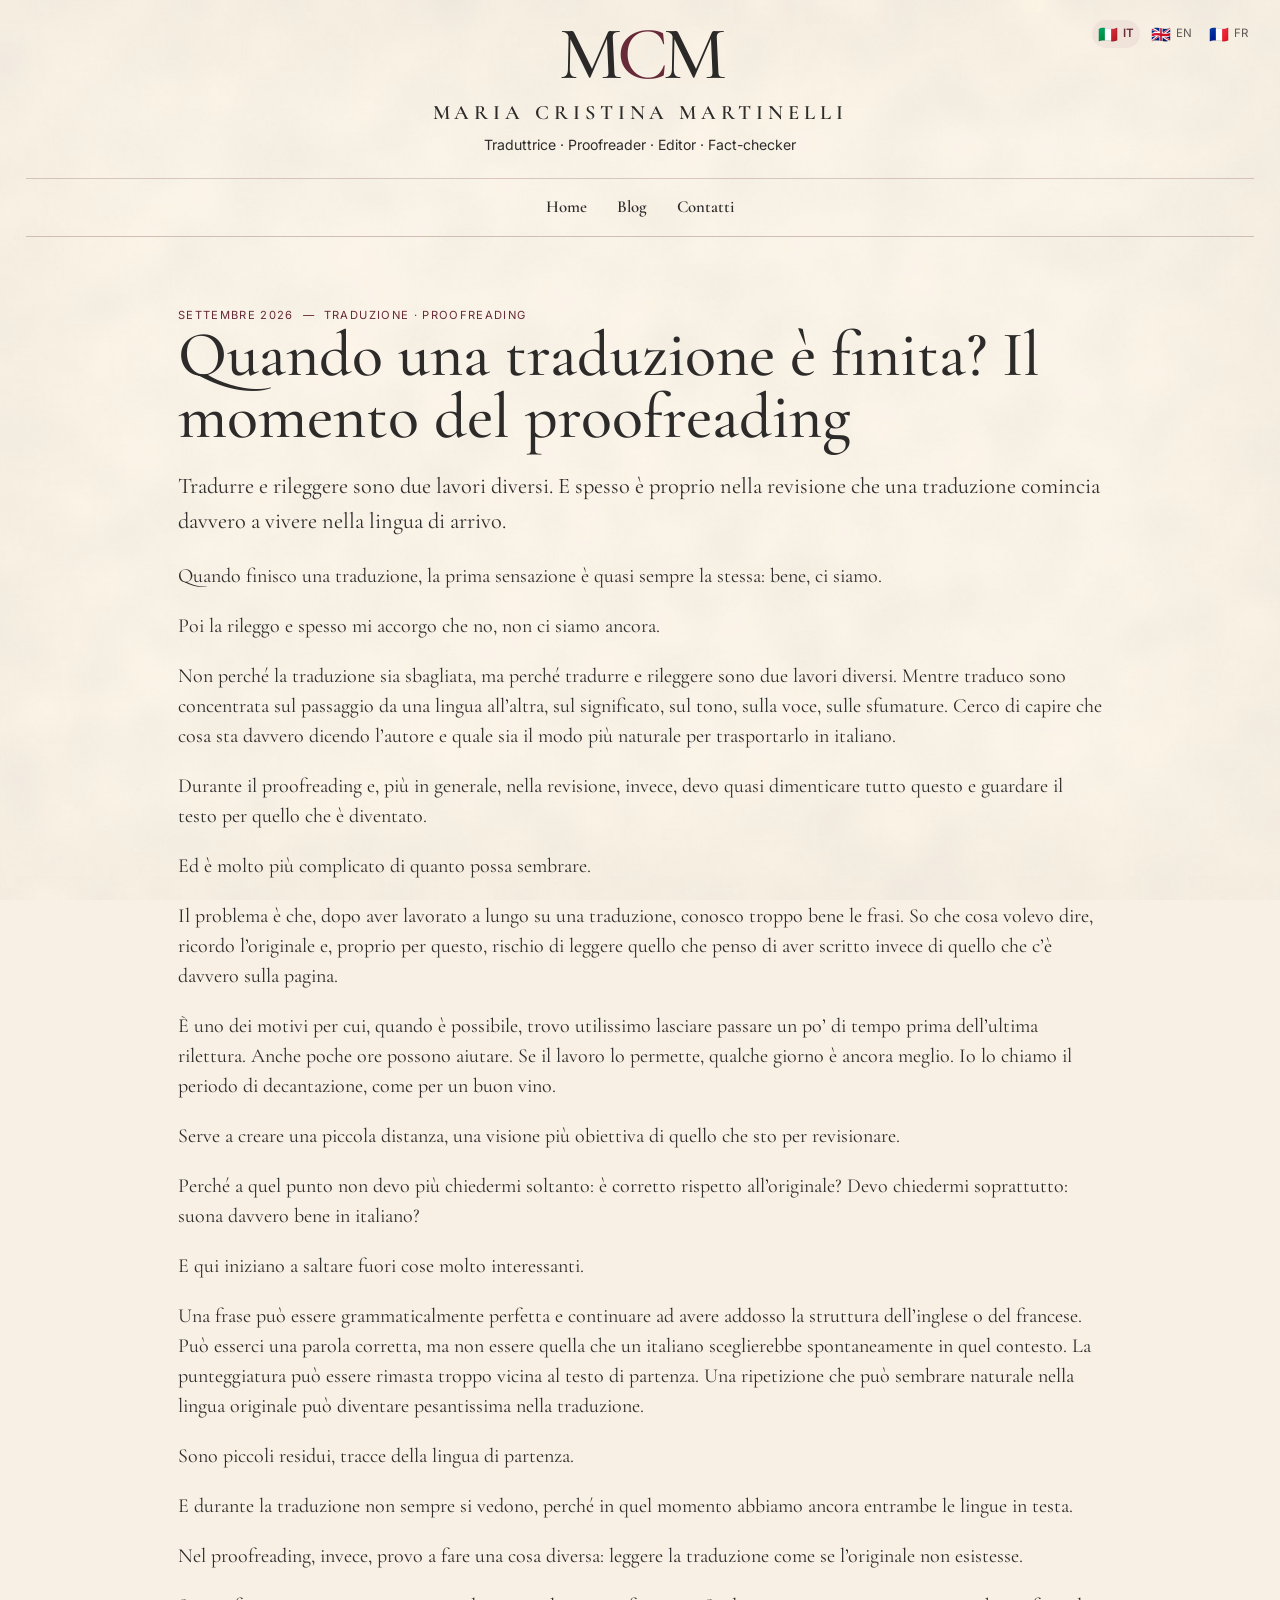
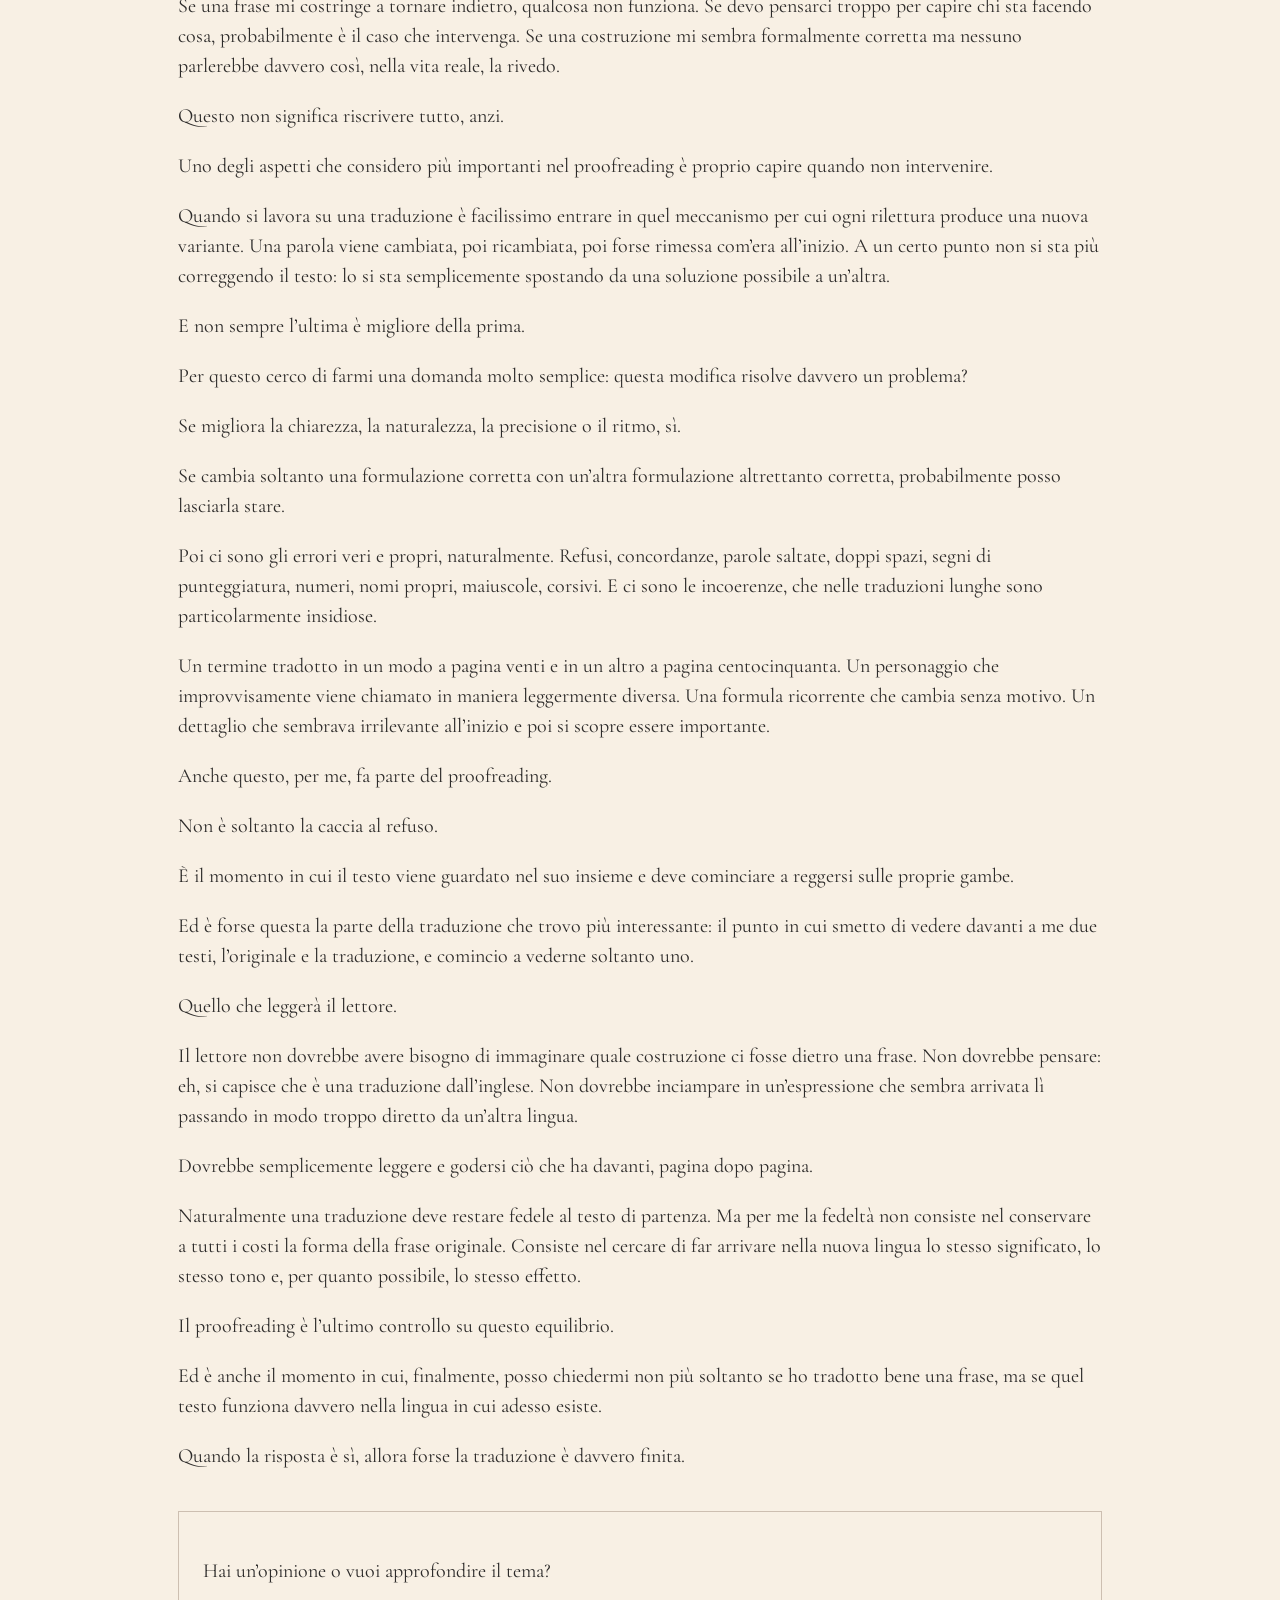
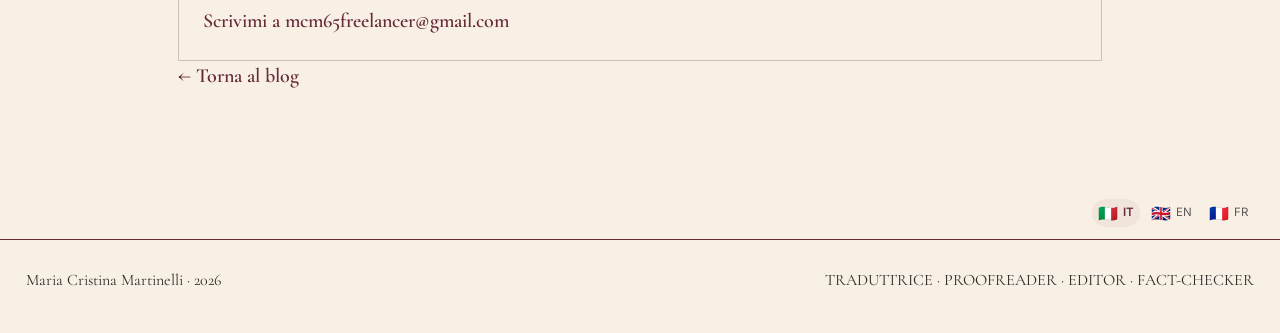
==== index.html @ 353481ba "Add files via upload" ====
<!DOCTYPE html>
<html lang="it">
<head>
<meta charset="UTF-8"><meta name="viewport" content="width=device-width, initial-scale=1.0">
<title>Quando una traduzione è finita? Il momento del proofreading | Maria Cristina Martinelli</title>
<meta name="description" content="Una riflessione personale sul rapporto tra traduzione, proofreading e revisione: la distanza dal testo, la naturalezza dell’italiano e il momento in cui una traduzione può dirsi davvero finita.">
<link rel="canonical" href="https://mariacristinamartinelli.github.io/blog/quando-una-traduzione-e-finita/">
<link rel="icon" href="/favicon.ico?v=5"><link rel="icon" href="/favicon.svg?v=5" type="image/svg+xml"><link rel="apple-touch-icon" href="/apple-touch-icon.png?v=5">
<link rel="preconnect" href="https://fonts.googleapis.com"><link rel="preconnect" href="https://fonts.gstatic.com" crossorigin>
<link href="https://fonts.googleapis.com/css2?family=Cormorant+Garamond:ital,wght@0,500;0,600;0,700;1,500;1,600&family=Inter:wght@300;400;500;600&display=swap" rel="stylesheet">
<link rel="stylesheet" href="/styles.css?v=18">
</head>
<body>
<a class="skip-link" href="#main-content">Vai al contenuto principale</a>
<div class="page-shell">
<header class="site-header blog-site-header">
  <div class="masthead">
    <button class="menu-toggle" aria-expanded="false" aria-controls="main-nav">Menu</button>
    <a class="brand" href="/" aria-label="Maria Cristina Martinelli — Home">
      <span class="monogram" aria-hidden="true"><span>M</span><span class="monogram-c">C</span><span>M</span></span>
      <span class="brand-name">Maria Cristina Martinelli</span>
      <span class="brand-role" data-t="brand_role">Traduttrice · Proofreader · Editor · Fact-checker</span>
    </a>
    <div class="lang-switch" aria-label="Seleziona lingua"><button class="lang-btn active" data-lang="it" aria-label="Italiano"><span class="flag" aria-hidden="true">🇮🇹</span><span>IT</span></button><button class="lang-btn" data-lang="en" aria-label="English"><span class="flag" aria-hidden="true">🇬🇧</span><span>EN</span></button><button class="lang-btn" data-lang="fr" aria-label="Français"><span class="flag" aria-hidden="true">🇫🇷</span><span>FR</span></button></div>
  </div>
  <nav id="main-nav" class="main-nav"><a href="/">Home</a><a href="/blog/" data-t="blog">Blog</a><a href="/#contatti" data-t="contact">Contatti</a></nav>
</header>

<main id="main-content" class="article-wrap">
<article>
<header class="article-header">
<div class="post-meta"><span data-t="date">Settembre 2026</span><span data-t="category">Traduzione · Proofreading</span></div>
<h1 data-t="title">Quando una traduzione è finita? Il momento del proofreading</h1>
<p class="article-lead" data-t="lead">Tradurre e rileggere sono due lavori diversi. E spesso è proprio nella revisione che una traduzione comincia davvero a vivere nella lingua di arrivo.</p>
</header>

<div class="article-body">
<p data-t="p1">Quando finisco una traduzione, la prima sensazione è quasi sempre la stessa: bene, ci siamo.</p>
<p data-t="p2">Poi la rileggo e spesso mi accorgo che no, non ci siamo ancora.</p>
<p data-t="p3">Non perché la traduzione sia sbagliata, ma perché tradurre e rileggere sono due lavori diversi. Mentre traduco sono concentrata sul passaggio da una lingua all’altra, sul significato, sul tono, sulla voce, sulle sfumature. Cerco di capire che cosa sta davvero dicendo l’autore e quale sia il modo più naturale per trasportarlo in italiano.</p>
<p data-t="p4">Durante il proofreading e, più in generale, nella revisione, invece, devo quasi dimenticare tutto questo e guardare il testo per quello che è diventato.</p>
<p data-t="p5">Ed è molto più complicato di quanto possa sembrare.</p>
<p data-t="p6">Il problema è che, dopo aver lavorato a lungo su una traduzione, conosco troppo bene le frasi. So che cosa volevo dire, ricordo l’originale e, proprio per questo, rischio di leggere quello che penso di aver scritto invece di quello che c’è davvero sulla pagina.</p>
<p data-t="p7">È uno dei motivi per cui, quando è possibile, trovo utilissimo lasciare passare un po’ di tempo prima dell’ultima rilettura. Anche poche ore possono aiutare. Se il lavoro lo permette, qualche giorno è ancora meglio. Io lo chiamo il periodo di decantazione, come per un buon vino.</p>
<p data-t="p8">Serve a creare una piccola distanza, una visione più obiettiva di quello che sto per revisionare.</p>
<p data-t="p9">Perché a quel punto non devo più chiedermi soltanto: è corretto rispetto all’originale? Devo chiedermi soprattutto: suona davvero bene in italiano?</p>
<p data-t="p10">E qui iniziano a saltare fuori cose molto interessanti.</p>
<p data-t="p11">Una frase può essere grammaticalmente perfetta e continuare ad avere addosso la struttura dell’inglese o del francese. Può esserci una parola corretta, ma non essere quella che un italiano sceglierebbe spontaneamente in quel contesto. La punteggiatura può essere rimasta troppo vicina al testo di partenza. Una ripetizione che può sembrare naturale nella lingua originale può diventare pesantissima nella traduzione.</p>
<p data-t="p12">Sono piccoli residui, tracce della lingua di partenza.</p>
<p data-t="p13">E durante la traduzione non sempre si vedono, perché in quel momento abbiamo ancora entrambe le lingue in testa.</p>
<p data-t="p14">Nel proofreading, invece, provo a fare una cosa diversa: leggere la traduzione come se l’originale non esistesse.</p>
<p data-t="p15">Se una frase mi costringe a tornare indietro, qualcosa non funziona. Se devo pensarci troppo per capire chi sta facendo cosa, probabilmente è il caso che intervenga. Se una costruzione mi sembra formalmente corretta ma nessuno parlerebbe davvero così, nella vita reale, la rivedo.</p>
<p data-t="p16">Questo non significa riscrivere tutto, anzi.</p>
<p data-t="p17">Uno degli aspetti che considero più importanti nel proofreading è proprio capire quando non intervenire.</p>
<p data-t="p18">Quando si lavora su una traduzione è facilissimo entrare in quel meccanismo per cui ogni rilettura produce una nuova variante. Una parola viene cambiata, poi ricambiata, poi forse rimessa com’era all’inizio. A un certo punto non si sta più correggendo il testo: lo si sta semplicemente spostando da una soluzione possibile a un’altra.</p>
<p data-t="p19">E non sempre l’ultima è migliore della prima.</p>
<p data-t="p20">Per questo cerco di farmi una domanda molto semplice: questa modifica risolve davvero un problema?</p>
<p data-t="p21">Se migliora la chiarezza, la naturalezza, la precisione o il ritmo, sì.</p>
<p data-t="p22">Se cambia soltanto una formulazione corretta con un’altra formulazione altrettanto corretta, probabilmente posso lasciarla stare.</p>
<p data-t="p23">Poi ci sono gli errori veri e propri, naturalmente. Refusi, concordanze, parole saltate, doppi spazi, segni di punteggiatura, numeri, nomi propri, maiuscole, corsivi. E ci sono le incoerenze, che nelle traduzioni lunghe sono particolarmente insidiose.</p>
<p data-t="p24">Un termine tradotto in un modo a pagina venti e in un altro a pagina centocinquanta. Un personaggio che improvvisamente viene chiamato in maniera leggermente diversa. Una formula ricorrente che cambia senza motivo. Un dettaglio che sembrava irrilevante all’inizio e poi si scopre essere importante.</p>
<p data-t="p25">Anche questo, per me, fa parte del proofreading.</p>
<p data-t="p26">Non è soltanto la caccia al refuso.</p>
<p data-t="p27">È il momento in cui il testo viene guardato nel suo insieme e deve cominciare a reggersi sulle proprie gambe.</p>
<p data-t="p28">Ed è forse questa la parte della traduzione che trovo più interessante: il punto in cui smetto di vedere davanti a me due testi, l’originale e la traduzione, e comincio a vederne soltanto uno.</p>
<p data-t="p29">Quello che leggerà il lettore.</p>
<p data-t="p30">Il lettore non dovrebbe avere bisogno di immaginare quale costruzione ci fosse dietro una frase. Non dovrebbe pensare: eh, si capisce che è una traduzione dall’inglese. Non dovrebbe inciampare in un’espressione che sembra arrivata lì passando in modo troppo diretto da un’altra lingua.</p>
<p data-t="p31">Dovrebbe semplicemente leggere e godersi ciò che ha davanti, pagina dopo pagina.</p>
<p data-t="p32">Naturalmente una traduzione deve restare fedele al testo di partenza. Ma per me la fedeltà non consiste nel conservare a tutti i costi la forma della frase originale. Consiste nel cercare di far arrivare nella nuova lingua lo stesso significato, lo stesso tono e, per quanto possibile, lo stesso effetto.</p>
<p data-t="p33">Il proofreading è l’ultimo controllo su questo equilibrio.</p>
<p data-t="p34">Ed è anche il momento in cui, finalmente, posso chiedermi non più soltanto se ho tradotto bene una frase, ma se quel testo funziona davvero nella lingua in cui adesso esiste.</p>
<p data-t="p35">Quando la risposta è sì, allora forse la traduzione è davvero finita.</p>

<div class="article-cta">
<p data-t="cta_text">Hai un’opinione o vuoi approfondire il tema?</p>
<a href="mailto:mcm65freelancer@gmail.com" data-t="cta_link">Scrivimi a mcm65freelancer@gmail.com</a>
</div>

<a class="article-back" href="/blog/" data-t="back">← Torna al blog</a>
</div>
</article>
</main>

<div class="footer-language-row" aria-label="Seleziona lingua">
  <div class="lang-switch footer-lang-switch">
    <button class="lang-btn active" data-lang="it" aria-label="Italiano"><span class="flag" aria-hidden="true">🇮🇹</span><span>IT</span></button>
    <button class="lang-btn" data-lang="en" aria-label="English"><span class="flag" aria-hidden="true">🇬🇧</span><span>EN</span></button>
    <button class="lang-btn" data-lang="fr" aria-label="Français"><span class="flag" aria-hidden="true">🇫🇷</span><span>FR</span></button>
  </div>
</div>
<footer><span>Maria Cristina Martinelli · <span id="footer-year"></span></span><span class="footer-role" data-t="footer_role">TRADUTTRICE · PROOFREADER · EDITOR · FACT-CHECKER</span></footer>
</div>

<script>
const T={
it:{
brand_role:"Traduttrice · Proofreader · Editor · Fact-checker",blog:"Blog",contact:"Contatti",date:"Settembre 2026",category:"Traduzione · Proofreading",
title:"Quando una traduzione è finita? Il momento del proofreading",
lead:"Tradurre e rileggere sono due lavori diversi. E spesso è proprio nella revisione che una traduzione comincia davvero a vivere nella lingua di arrivo.",
p1:"Quando finisco una traduzione, la prima sensazione è quasi sempre la stessa: bene, ci siamo.",
p2:"Poi la rileggo e spesso mi accorgo che no, non ci siamo ancora.",
p3:"Non perché la traduzione sia sbagliata, ma perché tradurre e rileggere sono due lavori diversi. Mentre traduco sono concentrata sul passaggio da una lingua all’altra, sul significato, sul tono, sulla voce, sulle sfumature. Cerco di capire che cosa sta davvero dicendo l’autore e quale sia il modo più naturale per trasportarlo in italiano.",
p4:"Durante il proofreading e, più in generale, nella revisione, invece, devo quasi dimenticare tutto questo e guardare il testo per quello che è diventato.",
p5:"Ed è molto più complicato di quanto possa sembrare.",
p6:"Il problema è che, dopo aver lavorato a lungo su una traduzione, conosco troppo bene le frasi. So che cosa volevo dire, ricordo l’originale e, proprio per questo, rischio di leggere quello che penso di aver scritto invece di quello che c’è davvero sulla pagina.",
p7:"È uno dei motivi per cui, quando è possibile, trovo utilissimo lasciare passare un po’ di tempo prima dell’ultima rilettura. Anche poche ore possono aiutare. Se il lavoro lo permette, qualche giorno è ancora meglio. Io lo chiamo il periodo di decantazione, come per un buon vino.",
p8:"Serve a creare una piccola distanza, una visione più obiettiva di quello che sto per revisionare.",
p9:"Perché a quel punto non devo più chiedermi soltanto: è corretto rispetto all’originale? Devo chiedermi soprattutto: suona davvero bene in italiano?",
p10:"E qui iniziano a saltare fuori cose molto interessanti.",
p11:"Una frase può essere grammaticalmente perfetta e continuare ad avere addosso la struttura dell’inglese o del francese. Può esserci una parola corretta, ma non essere quella che un italiano sceglierebbe spontaneamente in quel contesto. La punteggiatura può essere rimasta troppo vicina al testo di partenza. Una ripetizione che può sembrare naturale nella lingua originale può diventare pesantissima nella traduzione.",
p12:"Sono piccoli residui, tracce della lingua di partenza.",
p13:"E durante la traduzione non sempre si vedono, perché in quel momento abbiamo ancora entrambe le lingue in testa.",
p14:"Nel proofreading, invece, provo a fare una cosa diversa: leggere la traduzione come se l’originale non esistesse.",
p15:"Se una frase mi costringe a tornare indietro, qualcosa non funziona. Se devo pensarci troppo per capire chi sta facendo cosa, probabilmente è il caso che intervenga. Se una costruzione mi sembra formalmente corretta ma nessuno parlerebbe davvero così, nella vita reale, la rivedo.",
p16:"Questo non significa riscrivere tutto, anzi.",
p17:"Uno degli aspetti che considero più importanti nel proofreading è proprio capire quando non intervenire.",
p18:"Quando si lavora su una traduzione è facilissimo entrare in quel meccanismo per cui ogni rilettura produce una nuova variante. Una parola viene cambiata, poi ricambiata, poi forse rimessa com’era all’inizio. A un certo punto non si sta più correggendo il testo: lo si sta semplicemente spostando da una soluzione possibile a un’altra.",
p19:"E non sempre l’ultima è migliore della prima.",
p20:"Per questo cerco di farmi una domanda molto semplice: questa modifica risolve davvero un problema?",
p21:"Se migliora la chiarezza, la naturalezza, la precisione o il ritmo, sì.",
p22:"Se cambia soltanto una formulazione corretta con un’altra formulazione altrettanto corretta, probabilmente posso lasciarla stare.",
p23:"Poi ci sono gli errori veri e propri, naturalmente. Refusi, concordanze, parole saltate, doppi spazi, segni di punteggiatura, numeri, nomi propri, maiuscole, corsivi. E ci sono le incoerenze, che nelle traduzioni lunghe sono particolarmente insidiose.",
p24:"Un termine tradotto in un modo a pagina venti e in un altro a pagina centocinquanta. Un personaggio che improvvisamente viene chiamato in maniera leggermente diversa. Una formula ricorrente che cambia senza motivo. Un dettaglio che sembrava irrilevante all’inizio e poi si scopre essere importante.",
p25:"Anche questo, per me, fa parte del proofreading.",
p26:"Non è soltanto la caccia al refuso.",
p27:"È il momento in cui il testo viene guardato nel suo insieme e deve cominciare a reggersi sulle proprie gambe.",
p28:"Ed è forse questa la parte della traduzione che trovo più interessante: il punto in cui smetto di vedere davanti a me due testi, l’originale e la traduzione, e comincio a vederne soltanto uno.",
p29:"Quello che leggerà il lettore.",
p30:"Il lettore non dovrebbe avere bisogno di immaginare quale costruzione ci fosse dietro una frase. Non dovrebbe pensare: eh, si capisce che è una traduzione dall’inglese. Non dovrebbe inciampare in un’espressione che sembra arrivata lì passando in modo troppo diretto da un’altra lingua.",
p31:"Dovrebbe semplicemente leggere e godersi ciò che ha davanti, pagina dopo pagina.",
p32:"Naturalmente una traduzione deve restare fedele al testo di partenza. Ma per me la fedeltà non consiste nel conservare a tutti i costi la forma della frase originale. Consiste nel cercare di far arrivare nella nuova lingua lo stesso significato, lo stesso tono e, per quanto possibile, lo stesso effetto.",
p33:"Il proofreading è l’ultimo controllo su questo equilibrio.",
p34:"Ed è anche il momento in cui, finalmente, posso chiedermi non più soltanto se ho tradotto bene una frase, ma se quel testo funziona davvero nella lingua in cui adesso esiste.",
p35:"Quando la risposta è sì, allora forse la traduzione è davvero finita.",
cta_text:"Hai un’opinione o vuoi approfondire il tema?",cta_link:"Scrivimi a mcm65freelancer@gmail.com",back:"← Torna al blog",footer_role:"TRADUTTRICE · PROOFREADER · EDITOR · FACT-CHECKER"
},
en:{
brand_role:"Translator · Proofreader · Editor · Fact-checker",blog:"Blog",contact:"Contact",date:"September 2026",category:"Translation · Proofreading",
title:"When is a translation finished? The proofreading stage",
lead:"Translating and rereading are two different jobs. And very often it is during revision that a translation really begins to live in the target language.",
p1:"When I finish a translation, my first thought is almost always the same: good, that’s done.",
p2:"Then I read it again and quite often realise that no, it isn’t done yet.",
p3:"Not because the translation is wrong, but because translating and rereading are two different jobs. While I translate, I am focused on moving from one language to another, on meaning, tone, voice and nuance. I try to understand what the author is really saying and what the most natural way is to carry it into Italian.",
p4:"During proofreading and, more broadly, revision, I have to almost forget all of that and look at the text for what it has become.",
p5:"And that is much more complicated than it may seem.",
p6:"The problem is that after working on a translation for a long time, I know the sentences too well. I know what I meant, I remember the original and, precisely for that reason, I risk reading what I think I wrote rather than what is actually on the page.",
p7:"That is one of the reasons why, whenever possible, I find it extremely useful to let some time pass before the final rereading. Even a few hours can help. If the job allows it, a few days are even better. I call it the decanting period, like a good wine.",
p8:"It creates a little distance and gives me a more objective view of what I am about to revise.",
p9:"Because at that point I no longer have to ask only: is it correct compared with the original? More importantly, I have to ask: does it really sound good in Italian?",
p10:"And this is where some very interesting things start to appear.",
p11:"A sentence can be grammatically perfect and still carry the structure of English or French. A word can be correct without being the word an Italian speaker would naturally choose in that context. The punctuation can remain too close to the source text. A repetition that feels perfectly natural in the original language can become painfully heavy in translation.",
p12:"They are small residues, traces of the source language.",
p13:"And while translating, we do not always notice them, because at that moment we still have both languages in our heads.",
p14:"During proofreading, I try to do something different: read the translation as though the original did not exist.",
p15:"If a sentence makes me go back and read it again, something is not working. If I have to think too hard to understand who is doing what, I probably need to intervene. If a construction is formally correct but nobody would actually speak that way in real life, I revise it.",
p16:"That does not mean rewriting everything. Quite the opposite.",
p17:"One of the most important parts of proofreading, for me, is understanding when not to intervene.",
p18:"When working on a translation it is incredibly easy to fall into the mechanism where every rereading produces a new variant. A word is changed, then changed again, then perhaps put back exactly as it was. At a certain point you are no longer correcting the text: you are simply moving it from one possible solution to another.",
p19:"And the last solution is not always better than the first.",
p20:"So I try to ask myself one very simple question: does this change actually solve a problem?",
p21:"If it improves clarity, naturalness, precision or rhythm, yes.",
p22:"If it merely replaces one correct formulation with another equally correct one, I can probably leave it alone.",
p23:"Then, of course, there are the real errors. Typos, agreement mistakes, missing words, double spaces, punctuation, numbers, proper names, capital letters, italics. And there are inconsistencies, which can be particularly insidious in long translations.",
p24:"A term translated one way on page twenty and another way on page one hundred and fifty. A character whose name suddenly changes slightly. A recurring formula that changes for no reason. A detail that seemed irrelevant at the beginning and later turns out to matter.",
p25:"For me, that too is part of proofreading.",
p26:"It is not simply a hunt for typos.",
p27:"It is the moment when the text is looked at as a whole and has to start standing on its own two feet.",
p28:"And perhaps this is the part of translation I find most interesting: the point at which I stop seeing two texts in front of me, the original and the translation, and begin to see only one.",
p29:"The one the reader will read.",
p30:"The reader should not have to imagine what construction lay behind a sentence. They should not think: yes, you can tell this was translated from English. They should not stumble over an expression that seems to have arrived there too directly from another language.",
p31:"They should simply read and enjoy what is in front of them, page after page.",
p32:"Naturally, a translation has to remain faithful to the source text. But for me fidelity does not mean preserving the form of the original sentence at all costs. It means trying to bring the same meaning, the same tone and, as far as possible, the same effect into the new language.",
p33:"Proofreading is the final check on that balance.",
p34:"And it is also the moment when I can finally ask myself not only whether I translated a sentence well, but whether that text really works in the language in which it now exists.",
p35:"When the answer is yes, then perhaps the translation really is finished.",
cta_text:"Have a thought to share or would you like to explore the topic further?",cta_link:"Email me at mcm65freelancer@gmail.com",back:"← Back to the blog",footer_role:"TRANSLATOR · PROOFREADER · EDITOR · FACT-CHECKER"
},
fr:{
brand_role:"Traductrice · Correctrice · Révision éditoriale · Fact-checking",blog:"Blog",contact:"Contact",date:"Septembre 2026",category:"Traduction · Relecture",
title:"Quand une traduction est-elle terminée ? Le moment de la relecture",
lead:"Traduire et relire sont deux tâches différentes. Et c’est souvent pendant la révision qu’une traduction commence vraiment à vivre dans la langue d’arrivée.",
p1:"Quand je termine une traduction, ma première impression est presque toujours la même : bien, nous y sommes.",
p2:"Puis je la relis et je me rends souvent compte que non, nous n’y sommes pas encore.",
p3:"Non pas parce que la traduction est mauvaise, mais parce que traduire et relire sont deux tâches différentes. Pendant que je traduis, je me concentre sur le passage d’une langue à l’autre, sur le sens, le ton, la voix, les nuances. J’essaie de comprendre ce que l’auteur dit réellement et quelle est la manière la plus naturelle de le transporter en italien.",
p4:"Pendant la relecture et, plus largement, la révision, je dois au contraire presque oublier tout cela et regarder le texte pour ce qu’il est devenu.",
p5:"Et c’est beaucoup plus compliqué qu’il n’y paraît.",
p6:"Le problème, c’est qu’après avoir travaillé longtemps sur une traduction, je connais trop bien les phrases. Je sais ce que je voulais dire, je me souviens de l’original et, précisément pour cette raison, je risque de lire ce que je pense avoir écrit plutôt que ce qui se trouve réellement sur la page.",
p7:"C’est l’une des raisons pour lesquelles, lorsque c’est possible, je trouve très utile de laisser passer un peu de temps avant la dernière relecture. Même quelques heures peuvent aider. Si le travail le permet, quelques jours, c’est encore mieux. J’appelle cela la période de décantation, comme pour un bon vin.",
p8:"Cela permet de créer une petite distance, un regard plus objectif sur ce que je m’apprête à réviser.",
p9:"Car à ce moment-là, je ne dois plus seulement me demander : est-ce correct par rapport à l’original ? Je dois surtout me demander : est-ce que cela sonne vraiment bien en italien ?",
p10:"Et c’est là que des choses très intéressantes commencent à apparaître.",
p11:"Une phrase peut être grammaticalement parfaite et continuer à porter la structure de l’anglais ou du français. Un mot peut être correct sans être celui qu’un Italien choisirait spontanément dans ce contexte. La ponctuation peut être restée trop proche du texte source. Une répétition qui paraît naturelle dans la langue originale peut devenir très lourde dans la traduction.",
p12:"Ce sont de petits résidus, des traces de la langue de départ.",
p13:"Et pendant la traduction, on ne les voit pas toujours, parce qu’à ce moment-là nous avons encore les deux langues en tête.",
p14:"Pendant la relecture, j’essaie au contraire de faire quelque chose de différent : lire la traduction comme si l’original n’existait pas.",
p15:"Si une phrase m’oblige à revenir en arrière, quelque chose ne fonctionne pas. Si je dois réfléchir trop longtemps pour comprendre qui fait quoi, il est probablement temps d’intervenir. Si une construction me paraît formellement correcte mais que personne ne parlerait ainsi dans la vie réelle, je la reprends.",
p16:"Cela ne signifie pas tout réécrire, bien au contraire.",
p17:"L’un des aspects que je considère comme les plus importants dans la relecture est justement de savoir quand ne pas intervenir.",
p18:"Lorsque l’on travaille sur une traduction, il est très facile d’entrer dans un mécanisme où chaque relecture produit une nouvelle variante. Un mot est changé, puis changé de nouveau, puis peut-être remis exactement comme il était au départ. À un moment donné, on ne corrige plus le texte : on le déplace simplement d’une solution possible à une autre.",
p19:"Et la dernière n’est pas toujours meilleure que la première.",
p20:"C’est pourquoi j’essaie de me poser une question très simple : cette modification résout-elle réellement un problème ?",
p21:"Si elle améliore la clarté, le naturel, la précision ou le rythme, oui.",
p22:"Si elle remplace simplement une formulation correcte par une autre formulation tout aussi correcte, je peux probablement la laisser tranquille.",
p23:"Ensuite, il y a bien sûr les vraies erreurs. Coquilles, accords, mots oubliés, doubles espaces, signes de ponctuation, chiffres, noms propres, majuscules, italiques. Et il y a les incohérences, particulièrement insidieuses dans les traductions longues.",
p24:"Un terme traduit d’une certaine manière à la page vingt et autrement à la page cent cinquante. Un personnage dont le nom change soudain légèrement. Une formule récurrente qui varie sans raison. Un détail qui semblait sans importance au début et qui se révèle essentiel plus tard.",
p25:"Pour moi, cela aussi fait partie de la relecture.",
p26:"Il ne s’agit pas seulement de traquer les coquilles.",
p27:"C’est le moment où l’on regarde le texte dans son ensemble et où il doit commencer à tenir debout tout seul.",
p28:"Et c’est peut-être la partie de la traduction que je trouve la plus intéressante : le moment où je cesse de voir devant moi deux textes, l’original et la traduction, pour n’en voir plus qu’un seul.",
p29:"Celui que lira le lecteur.",
p30:"Le lecteur ne devrait pas avoir besoin d’imaginer quelle construction se cachait derrière une phrase. Il ne devrait pas se dire : oui, on voit bien que c’est traduit de l’anglais. Il ne devrait pas buter sur une expression qui semble être arrivée là trop directement depuis une autre langue.",
p31:"Il devrait simplement lire et profiter de ce qu’il a devant les yeux, page après page.",
p32:"Naturellement, une traduction doit rester fidèle au texte de départ. Mais pour moi, la fidélité ne consiste pas à conserver à tout prix la forme de la phrase originale. Elle consiste à essayer de faire parvenir dans la nouvelle langue le même sens, le même ton et, autant que possible, le même effet.",
p33:"La relecture est le dernier contrôle de cet équilibre.",
p34:"Et c’est aussi le moment où je peux enfin me demander non seulement si j’ai bien traduit une phrase, mais si ce texte fonctionne réellement dans la langue dans laquelle il existe désormais.",
p35:"Lorsque la réponse est oui, alors peut-être que la traduction est vraiment terminée.",
cta_text:"Vous souhaitez partager un avis ou approfondir le sujet ?",cta_link:"Écrivez-moi à mcm65freelancer@gmail.com",back:"← Retour au blog",footer_role:"TRADUCTRICE · CORRECTRICE · RÉVISION ÉDITORIALE · FACT-CHECKING"
}
};

function setLang(lang){
  if(!T[lang])lang="it";
  document.documentElement.lang=lang;
  document.querySelectorAll("[data-t]").forEach(el=>{
    const k=el.dataset.t;
    if(T[lang][k]!==undefined)el.innerHTML=T[lang][k];
  });
  document.querySelectorAll(".lang-btn").forEach(b=>b.classList.toggle("active",b.dataset.lang===lang));
  localStorage.setItem("preferredLang",lang);
}
document.querySelectorAll(".lang-btn").forEach(b=>b.addEventListener("click",()=>setLang(b.dataset.lang)));
const menuBtn=document.querySelector(".menu-toggle"),nav=document.querySelector(".main-nav");
menuBtn?.addEventListener("click",()=>{const o=nav.classList.toggle("open");menuBtn.setAttribute("aria-expanded",String(o));});
nav?.querySelectorAll("a").forEach(a=>a.addEventListener("click",()=>{nav.classList.remove("open");menuBtn?.setAttribute("aria-expanded","false");}));
document.getElementById("footer-year").textContent=new Date().getFullYear();
setLang(localStorage.getItem("preferredLang")||"it");
</script>
</body></html>
---- styles.css ----
:root{
  --paper:#f8f0e4; --paper-light:#fbf5eb; --ink:#2d2b2a; --muted:#5f5854;
  --plum:#672a39; --plum-dark:#532433; --line:#cdbfb1; --line-soft:rgba(103,42,57,.22);
  --wide:1360px; --content:1160px;
}
*{box-sizing:border-box} html{scroll-behavior:smooth}
body{margin:0;color:var(--ink);font-family:"Inter",sans-serif;line-height:1.55;background:var(--paper) url('/paper-texture.jpg') center top/cover fixed no-repeat}
body::after{content:"";position:fixed;inset:0;pointer-events:none;z-index:-1;background:rgba(255,250,242,.10)}
a{color:inherit}button{font:inherit}.page-shell{min-height:100vh}.skip-link{position:fixed;left:12px;top:-80px;z-index:99;background:var(--plum);color:#fff;padding:9px 12px;text-decoration:none}.skip-link:focus{top:12px}

.mockup-header{max-width:var(--wide);margin:0 auto;padding:0 26px}.topbar{height:74px;border-bottom:1px solid var(--line-soft);display:grid;grid-template-columns:minmax(0,1fr) auto;gap:22px;align-items:center;position:relative}.main-nav{width:100%;display:grid;grid-template-columns:auto auto auto auto 1fr auto auto auto auto;align-items:center;column-gap:28px;font-family:"Cormorant Garamond",serif;font-size:1.07rem;font-weight:600}.main-nav a{position:relative;text-decoration:none;white-space:nowrap}.main-nav a::after{content:"";position:absolute;left:0;bottom:-12px;width:0;height:1px;background:var(--plum);transition:.2s}.main-nav a:hover::after,.main-nav a.active::after{width:100%}.main-nav a.active{color:var(--plum)}.nav-spacer{min-width:72px}.menu-toggle{display:none}.top-lang-switch{display:flex;align-items:center;gap:5px;justify-self:end}.top-lang-switch .lang-btn,.lang-switch .lang-btn{display:inline-flex;align-items:center;gap:5px;white-space:nowrap}.flag{font-size:1rem;line-height:1}.top-lang-switch .lang-btn{padding:5px 6px;border-radius:999px}.top-lang-switch .lang-btn:hover,.top-lang-switch .lang-btn.active{background:rgba(107,45,69,.055)}

.brand-stage{min-height:375px;display:flex;align-items:center;justify-content:center;border-bottom:1px solid var(--line-soft)}.brand{text-decoration:none;text-align:center;display:flex;flex-direction:column;align-items:center}.monogram{display:flex;align-items:baseline;gap:-.02em;font-family:"Cormorant Garamond",serif;font-size:8.9rem;line-height:.72;font-weight:500;letter-spacing:-.08em;color:#2a2928}.monogram-c{color:var(--plum)}.brand-name{margin-top:22px;font-family:"Cormorant Garamond",serif;font-size:1.54rem;font-weight:600;letter-spacing:.26em;text-transform:uppercase}.brand-swoosh{width:260px;height:36px;margin-top:11px;fill:none;stroke:var(--plum);stroke-width:1.7;stroke-linecap:round}

.mockup-hero{max-width:var(--content);margin:0 auto;min-height:480px;display:grid;grid-template-columns:1.55fr .45fr;align-items:center;gap:90px;padding:55px 0 54px}.hero-copy{padding-left:10px}.mini-rule{width:48px;height:1px;background:var(--plum);margin:0 0 25px}.hero h1{font-family:"Cormorant Garamond",serif;font-size:4.35rem;line-height:.98;font-weight:500;letter-spacing:-.025em;margin:0 0 19px}.hero-lead{font-family:"Cormorant Garamond",serif;font-size:1.52rem;line-height:1.35;margin:0;color:#34302e}.btn{display:inline-flex;gap:25px;align-items:center;margin-top:26px;padding:14px 24px 13px;text-decoration:none;text-transform:uppercase;letter-spacing:.2em;font-size:.70rem;font-weight:500}.btn.primary{background:var(--plum);color:#fff7ee}.hero-notes{justify-self:end;position:relative;width:100%;padding:12px 8px 12px 38px;color:var(--plum);font-family:"Cormorant Garamond",serif}.hero-notes::before{content:"";position:absolute;left:0;top:0;bottom:0;width:1px;background:var(--plum)}.hero-notes p{margin:.02em 0;font-size:2rem;line-height:1.16;font-style:italic}.hero-notes-rule{width:47px;height:1px;background:var(--plum);margin:0 0 25px}.hero-notes-rule.bottom{margin:28px 0 0}

.mockup-services{max-width:var(--content);margin:0 auto;padding:38px 0 45px;border-top:1px solid var(--line-soft);border-bottom:0;display:grid;grid-template-columns:repeat(4,1fr)}.service-card{text-align:center;padding:0 34px;min-height:230px;border-right:1px solid var(--line)}.service-card:last-child{border-right:0}.service-icon{height:65px;display:flex;align-items:center;justify-content:center;margin-bottom:2px}.service-icon svg{width:57px;height:57px;fill:none;stroke:var(--plum);stroke-width:1.7;stroke-linecap:round;stroke-linejoin:round}.service-card h2{margin:0;font-family:"Cormorant Garamond",serif;font-size:1.29rem;font-weight:600;letter-spacing:.18em;text-transform:uppercase}.service-rule{width:44px;height:1px;background:var(--plum);margin:13px auto 14px}.service-card p{margin:0;font-family:"Cormorant Garamond",serif;font-size:1.12rem;line-height:1.28;color:#3d3734}
.ornament-divider{max-width:850px;margin:14px auto 65px;display:grid;grid-template-columns:1fr auto 1fr;gap:18px;align-items:center;color:var(--plum)}.ornament-divider span{height:1px;background:var(--plum)}.ornament-divider b{font-size:.8rem;font-weight:400}

.editorial-section{max-width:var(--content);margin:0 auto;padding:72px 20px;border-top:1px solid var(--line-soft)}.two-col,.framed-section,.resources-section,.contact-section{display:grid;grid-template-columns:.8fr 1.2fr;gap:82px}.eyebrow{margin:0 0 16px;color:var(--plum);font-size:.69rem;letter-spacing:.2em;font-weight:600}.editorial-section h2{margin:0;font-family:"Cormorant Garamond",serif;font-size:3.05rem;line-height:.98;font-weight:500}.prose{font-family:"Cormorant Garamond",serif;font-size:1.35rem;line-height:1.45}.prose p{margin:0 0 18px}.framed-section{padding:68px 44px;border:1px solid var(--line);background:rgba(255,255,255,.10)}
.portfolio-section{display:grid;grid-template-columns:.4fr .4fr 1.2fr;gap:35px;align-items:center}.stat strong{display:block;color:var(--plum);font-family:"Cormorant Garamond",serif;font-size:4.8rem;font-weight:500;line-height:.85}.stat span{font-size:.72rem;letter-spacing:.11em;text-transform:uppercase}.portfolio-copy p{font-family:"Cormorant Garamond",serif;font-size:1.2rem}.portfolio-copy .eyebrow{font-family:"Inter",sans-serif;font-size:.69rem}.resource-card{border-left:1px solid var(--line);padding-left:38px}.resource-meta{color:var(--plum);font-size:.69rem;letter-spacing:.15em}.resource-card h3{font-family:"Cormorant Garamond",serif;font-size:2rem;font-weight:500;line-height:1.08}.resource-card a{color:var(--plum);text-decoration:none;font-weight:600}.contact-links{display:flex;flex-direction:column;gap:0}.contact-links a{padding:17px 0;border-top:1px solid var(--line);text-decoration:none;font-family:"Cormorant Garamond",serif;font-size:1.35rem}.contact-links a:last-child{border-bottom:1px solid var(--line)}
footer{max-width:var(--wide);margin:0 auto;padding:28px 26px 40px;border-top:1px solid var(--plum);display:grid;grid-template-columns:1fr auto;gap:28px;align-items:center;font-family:"Cormorant Garamond",serif;font-size:1rem}.footer-langs{display:flex;gap:8px;align-items:center}.lang-btn{border:0;background:none;color:var(--muted);padding:3px;cursor:pointer;font-family:"Inter",sans-serif;font-size:.72rem}.lang-btn.active{color:var(--plum);font-weight:600}


/* Header delle pagine Blog: marchio centrato, lingue sempre in alto a destra */
.blog-site-header{max-width:var(--wide);margin:0 auto;padding:0 26px}
.blog-site-header .masthead{position:relative;min-height:160px;display:flex;align-items:center;justify-content:center;border-bottom:1px solid var(--line-soft);padding:28px 150px 22px}
.blog-site-header .brand{grid-column:auto}
.blog-site-header .monogram{display:flex;font-size:4.7rem;line-height:.72;letter-spacing:-.07em;color:#2a2928;text-decoration:none}
.blog-site-header .brand-name{margin-top:15px;font-size:1.28rem;letter-spacing:.24em}
.blog-site-header .brand-role{margin-top:5px;color:var(--ink);font-size:.88rem;letter-spacing:0;text-transform:none;font-family:"Inter",sans-serif}
.blog-site-header .lang-switch{position:absolute;top:20px;right:0;display:flex;gap:5px;align-items:center;justify-content:flex-end}
.blog-site-header .lang-switch .lang-btn{padding:5px 6px;border-radius:999px}
.blog-site-header .lang-switch .lang-btn:hover,.blog-site-header .lang-switch .lang-btn.active{background:rgba(107,45,69,.055)}
.blog-site-header .menu-toggle{position:absolute;left:0;top:20px}
.blog-site-header .main-nav{display:flex;width:100%;min-height:58px;align-items:center;justify-content:center;gap:30px;font-size:1.05rem;border-bottom:1px solid var(--line)}
.blog-site-header .main-nav a::after{bottom:-8px}

/* Selettore lingua ripetuto in basso, prima della linea che apre il footer */
.footer-language-row{max-width:var(--wide);margin:0 auto;padding:18px 26px 12px;display:flex;justify-content:flex-end;align-items:center}
.footer-lang-switch{display:flex;gap:5px;align-items:center;justify-content:flex-end}
.footer-lang-switch .lang-btn{display:inline-flex;align-items:center;gap:5px;padding:5px 6px;border-radius:999px;white-space:nowrap}
.footer-lang-switch .lang-btn:hover,.footer-lang-switch .lang-btn.active{background:rgba(107,45,69,.055)}

@media(max-width:980px){
  .blog-site-header{padding:0 18px}
  .blog-site-header .masthead{min-height:150px;padding:30px 92px 20px}
  .blog-site-header .menu-toggle{display:block;left:0;top:18px;border:1px solid var(--line);background:transparent;padding:7px 11px}
  .blog-site-header .lang-switch{top:17px;right:0}
  .blog-site-header .main-nav{display:none;position:absolute;top:150px;left:0;right:0;z-index:20;background:rgba(248,240,228,.98);padding:18px;flex-direction:column;border-bottom:1px solid var(--line)}
  .blog-site-header .main-nav.open{display:flex}
  .blog-site-header .monogram{font-size:4rem}
  .blog-site-header .brand-name{font-size:1rem;letter-spacing:.18em}
  .blog-site-header .brand-role{font-size:.76rem}
  .footer-language-row{padding-left:18px;padding-right:18px}
}

@media(max-width:600px){
  .blog-site-header .masthead{min-height:145px;padding:48px 6px 16px}
  .blog-site-header .monogram{font-size:3.55rem}
  .blog-site-header .brand-name{font-size:.84rem;letter-spacing:.15em}
  .blog-site-header .brand-role{font-size:.69rem;line-height:1.3;max-width:310px}
  .blog-site-header .lang-switch .lang-btn,.footer-lang-switch .lang-btn{font-size:.66rem;padding:4px}
  .footer-language-row{padding-top:14px;padding-bottom:10px}
}

/* Blog/article */
.blog-shell,.article-wrap{max-width:980px;margin:0 auto;padding:70px 28px 90px}.blog-hero{padding:20px 0 44px;border-bottom:1px solid var(--line)}.blog-hero h1,.article-header h1{font-family:"Cormorant Garamond",serif;font-size:4rem;line-height:.96;font-weight:500;margin:0 0 18px}.blog-intro,.article-lead{font-family:"Cormorant Garamond",serif;font-size:1.4rem}.post-list{display:grid;grid-template-columns:1fr 1fr;gap:28px;padding-top:38px}.post-card{border:1px solid var(--line);padding:28px;background:rgba(255,255,255,.10)}.post-card h2,.article-body h2{font-family:"Cormorant Garamond",serif;font-weight:500}.post-meta,.resource-meta{color:var(--plum);font-size:.7rem;letter-spacing:.12em;text-transform:uppercase}.post-meta{display:flex;align-items:center;gap:.55rem;flex-wrap:wrap}.post-meta span+span::before{content:"—";margin-right:.55rem;color:var(--plum-soft)}.read-more,.article-back,.article-cta a{color:var(--plum);text-decoration:none;font-weight:600}.article-body{font-family:"Cormorant Garamond",serif;font-size:1.25rem;line-height:1.5}.article-body blockquote{border-left:1px solid var(--plum);padding-left:20px;color:var(--plum);font-size:1.6rem}.article-cta{margin-top:40px;padding:24px;border:1px solid var(--line)}

@media(max-width:980px){.mockup-header{padding:0 18px}.topbar{height:68px;grid-template-columns:auto 1fr auto}.menu-toggle{display:block;grid-column:1;border:1px solid var(--line);background:transparent;padding:7px 11px}.top-lang-switch{grid-column:3}.main-nav{display:none;position:absolute;top:68px;left:0;right:0;z-index:20;background:rgba(248,240,228,.98);padding:18px;grid-template-columns:1fr;gap:12px;border-bottom:1px solid var(--line)}.main-nav.open{display:grid}.nav-spacer{display:none}.brand-stage{min-height:300px}.monogram{font-size:7rem}.brand-name{font-size:1.2rem}.mockup-hero{padding:48px 24px;grid-template-columns:1fr;gap:42px}.hero h1{font-size:3.8rem}.hero-lead br{display:none}.hero-notes{justify-self:start;max-width:420px}.mockup-services{grid-template-columns:1fr 1fr;padding-left:20px;padding-right:20px}.service-card{padding:28px;border-bottom:1px solid var(--line)}.service-card:nth-child(2){border-right:0}.two-col,.framed-section,.resources-section,.contact-section,.portfolio-section{grid-template-columns:1fr;gap:32px}.portfolio-section{padding-left:28px;padding-right:28px}.post-list{grid-template-columns:1fr}footer{grid-template-columns:1fr;text-align:center;justify-items:center}}
@media(max-width:600px){.brand-stage{min-height:245px}.monogram{font-size:5.3rem}.brand-name{font-size:.9rem;letter-spacing:.17em}.brand-swoosh{width:190px}.hero h1{font-size:3.15rem}.hero-lead{font-size:1.25rem}.mockup-services{grid-template-columns:1fr}.service-card{border-right:0}.editorial-section{padding:55px 22px}.framed-section{padding:48px 24px}.editorial-section h2{font-size:2.5rem}.blog-hero h1,.article-header h1{font-size:3rem}}
@media(prefers-reduced-motion:reduce){html{scroll-behavior:auto}*{transition:none!important}}

@media(max-width:520px){.top-lang-switch .lang-btn{font-size:.66rem;padding:4px}.top-lang-switch{gap:2px}.flag{font-size:.92rem}}
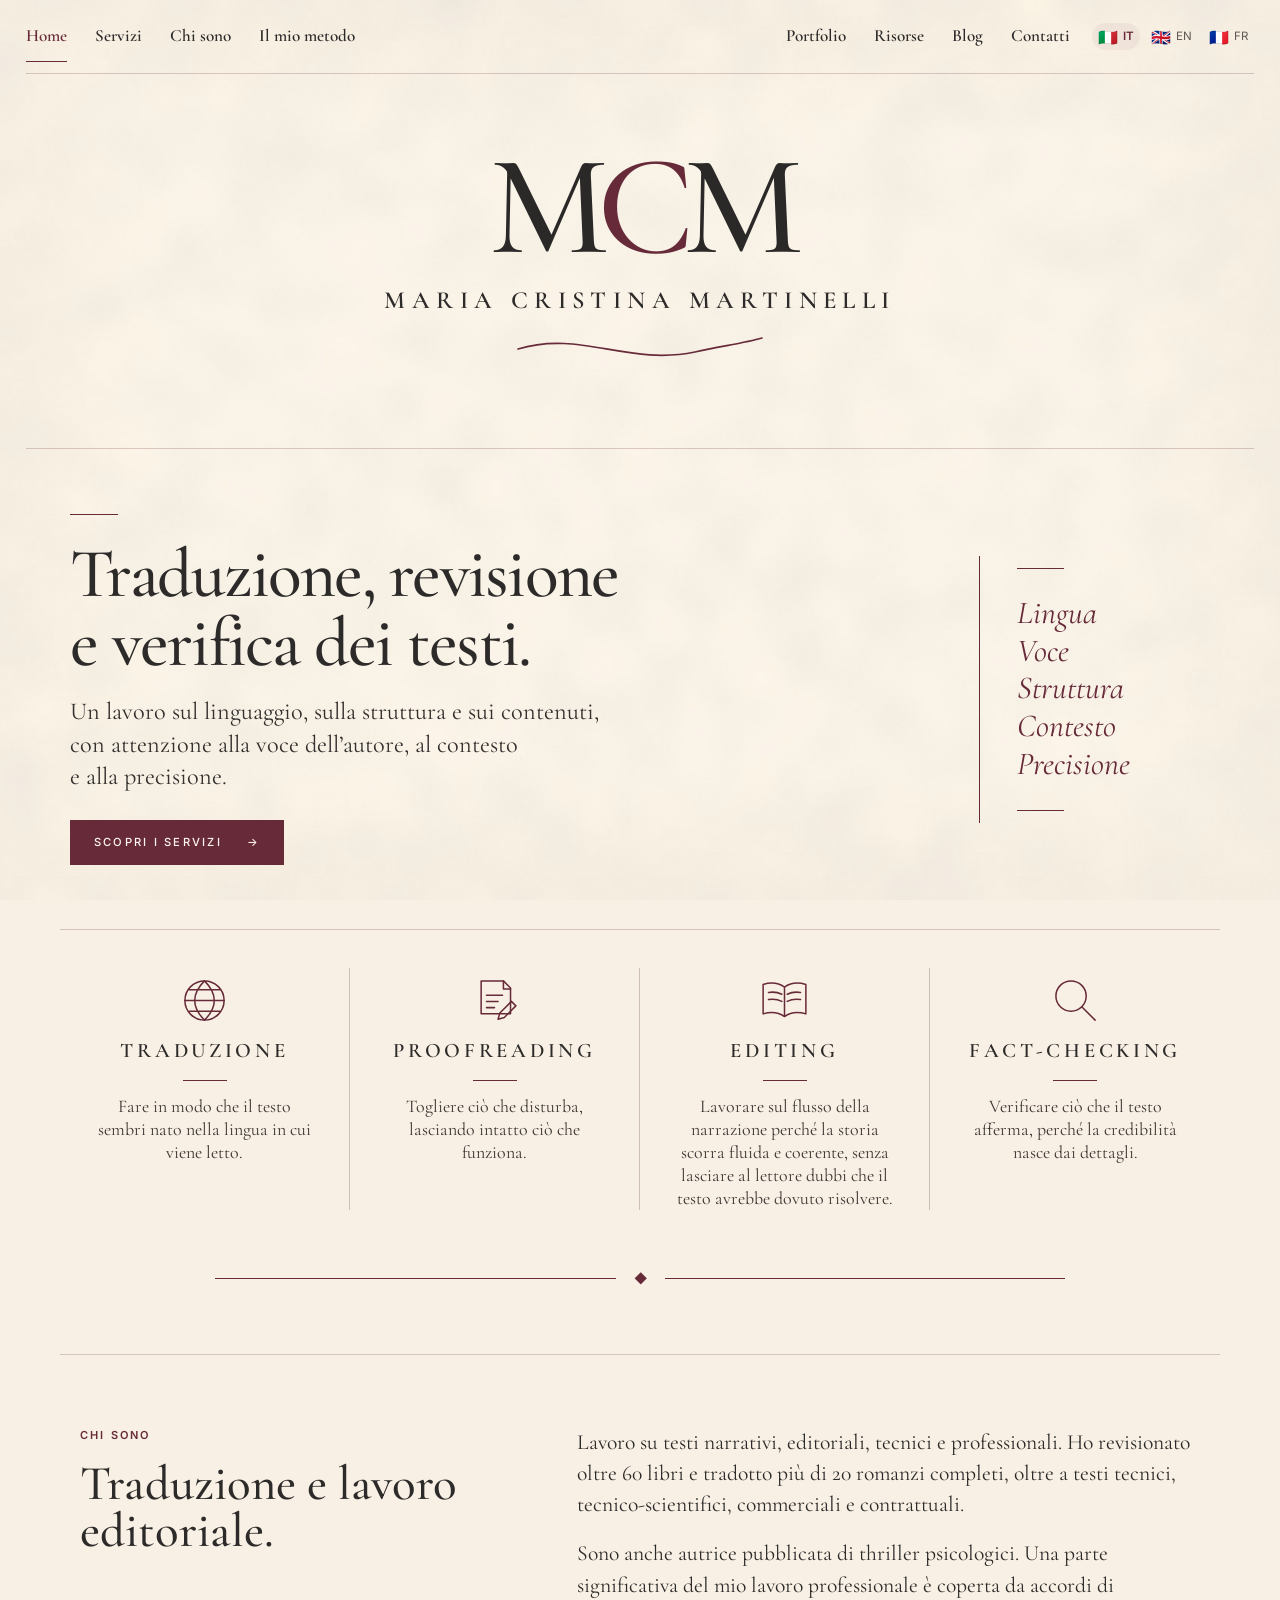
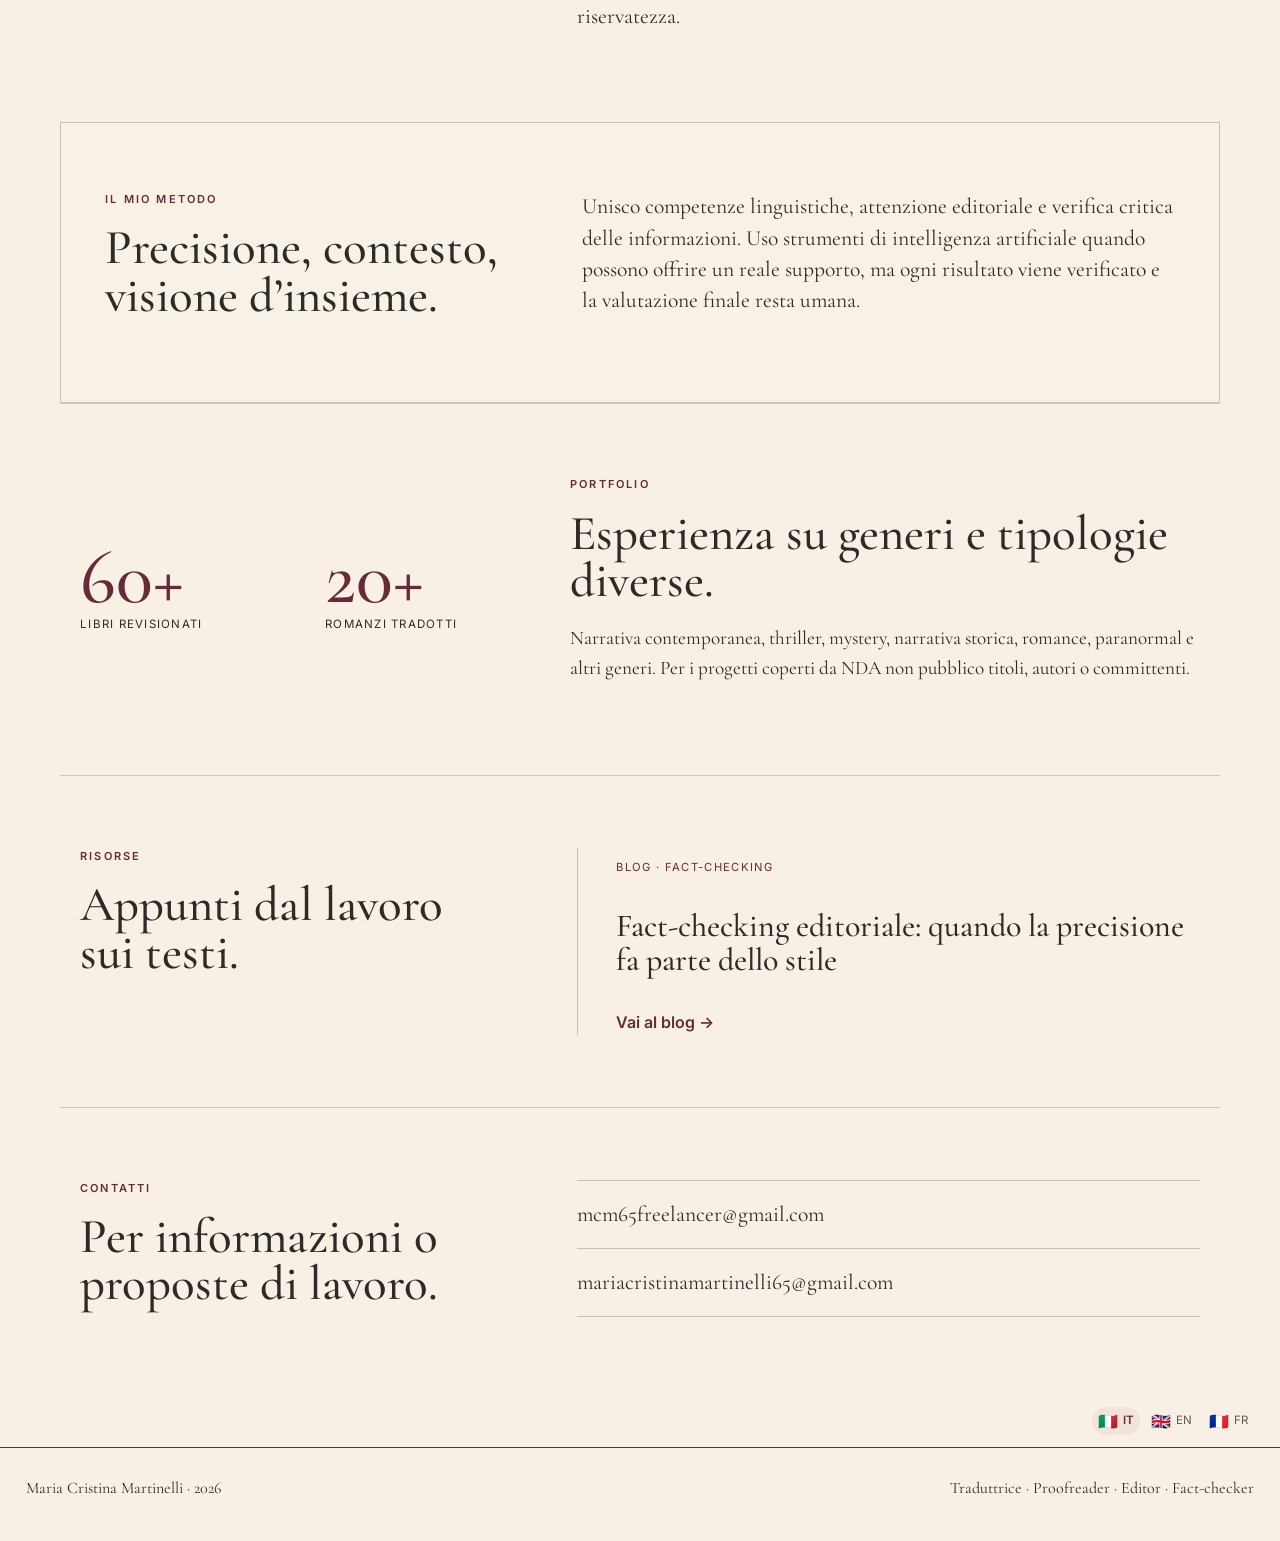
==== commit bac7beaf: "Add files via upload" ====
--- a/index.html
+++ b/index.html
@@ -1,238 +1,152 @@
 <!DOCTYPE html>
 <html lang="it">
 <head>
-<meta charset="UTF-8"><meta name="viewport" content="width=device-width, initial-scale=1.0">
-<title>Quando una traduzione è finita? Il momento del proofreading | Maria Cristina Martinelli</title>
-<meta name="description" content="Una riflessione personale sul rapporto tra traduzione, proofreading e revisione: la distanza dal testo, la naturalezza dell’italiano e il momento in cui una traduzione può dirsi davvero finita.">
-<link rel="canonical" href="https://mariacristinamartinelli.github.io/blog/quando-una-traduzione-e-finita/">
-<link rel="icon" href="/favicon.ico?v=5"><link rel="icon" href="/favicon.svg?v=5" type="image/svg+xml"><link rel="apple-touch-icon" href="/apple-touch-icon.png?v=5">
-<link rel="preconnect" href="https://fonts.googleapis.com"><link rel="preconnect" href="https://fonts.gstatic.com" crossorigin>
-<link href="https://fonts.googleapis.com/css2?family=Cormorant+Garamond:ital,wght@0,500;0,600;0,700;1,500;1,600&family=Inter:wght@300;400;500;600&display=swap" rel="stylesheet">
-<link rel="stylesheet" href="/styles.css?v=18">
+  <meta charset="UTF-8" />
+  <meta name="viewport" content="width=device-width, initial-scale=1.0" />
+  <title>Maria Cristina Martinelli | Traduttrice, Proofreader, Editor & Fact-checker</title>
+  <meta name="description" content="Maria Cristina Martinelli: traduttrice EN/FR > IT, proofreader, editor e fact-checker con esperienza pluridecennale nel lavoro linguistico ed editoriale." />
+  <meta name="author" content="Maria Cristina Martinelli" />
+  <meta name="robots" content="index, follow" />
+  <meta name="theme-color" content="#f8f0e4" />
+  <link rel="canonical" href="https://mariacristinamartinelli.github.io/" />
+  <link rel="alternate" hreflang="it" href="https://mariacristinamartinelli.github.io/" />
+  <link rel="alternate" hreflang="en" href="https://mariacristinamartinelli.github.io/" />
+  <link rel="alternate" hreflang="fr" href="https://mariacristinamartinelli.github.io/" />
+  <link rel="alternate" hreflang="x-default" href="https://mariacristinamartinelli.github.io/" />
+  <meta property="og:type" content="website" />
+  <meta property="og:site_name" content="Maria Cristina Martinelli" />
+  <meta property="og:title" content="Maria Cristina Martinelli | Traduttrice · Proofreader · Editor · Fact-checker" />
+  <meta property="og:description" content="Traduzione, proofreading, editing e fact-checking dall’inglese e dal francese all’italiano." />
+  <meta property="og:url" content="https://mariacristinamartinelli.github.io/" />
+  <meta property="og:image" content="https://mariacristinamartinelli.github.io/social-preview.png?v=8" />
+  <meta name="twitter:card" content="summary_large_image" />
+  <meta name="twitter:image" content="https://mariacristinamartinelli.github.io/social-preview.png?v=8" />
+  <link rel="shortcut icon" href="/favicon.ico?v=6" />
+  <link rel="icon" href="/favicon.svg?v=6" type="image/svg+xml" />
+  <link rel="icon" href="/favicon-32.png?v=6" sizes="32x32" type="image/png" />
+  <link rel="apple-touch-icon" href="/apple-touch-icon.png?v=6" />
+  <link rel="manifest" href="/site.webmanifest?v=11" />
+  <link rel="preconnect" href="https://fonts.googleapis.com">
+  <link rel="preconnect" href="https://fonts.gstatic.com" crossorigin>
+  <link href="https://fonts.googleapis.com/css2?family=Cormorant+Garamond:ital,wght@0,500;0,600;1,500;1,600&family=Inter:wght@300;400;500;600&display=swap" rel="stylesheet">
+  <link rel="stylesheet" href="/styles.css?v=18" />
+  <script type="application/ld+json">{"@context":"https://schema.org","@type":"Person","name":"Maria Cristina Martinelli","url":"https://mariacristinamartinelli.github.io/","jobTitle":["Translator","Proofreader","Editor","Fact-checker"],"knowsLanguage":["Italian","English","French"]}</script>
 </head>
 <body>
 <a class="skip-link" href="#main-content">Vai al contenuto principale</a>
 <div class="page-shell">
-<header class="site-header blog-site-header">
-  <div class="masthead">
-    <button class="menu-toggle" aria-expanded="false" aria-controls="main-nav">Menu</button>
-    <a class="brand" href="/" aria-label="Maria Cristina Martinelli — Home">
-      <span class="monogram" aria-hidden="true"><span>M</span><span class="monogram-c">C</span><span>M</span></span>
-      <span class="brand-name">Maria Cristina Martinelli</span>
-      <span class="brand-role" data-t="brand_role">Traduttrice · Proofreader · Editor · Fact-checker</span>
-    </a>
-    <div class="lang-switch" aria-label="Seleziona lingua"><button class="lang-btn active" data-lang="it" aria-label="Italiano"><span class="flag" aria-hidden="true">🇮🇹</span><span>IT</span></button><button class="lang-btn" data-lang="en" aria-label="English"><span class="flag" aria-hidden="true">🇬🇧</span><span>EN</span></button><button class="lang-btn" data-lang="fr" aria-label="Français"><span class="flag" aria-hidden="true">🇫🇷</span><span>FR</span></button></div>
+  <header class="site-header mockup-header">
+    <div class="topbar">
+      <nav id="main-nav" class="main-nav" aria-label="Navigazione principale">
+        <a class="active" href="#home" data-i18n="nav_home">Home</a>
+        <a href="#servizi" data-i18n="nav_services">Servizi</a>
+        <a href="#chi-sono" data-i18n="nav_about">Chi sono</a>
+        <a href="#metodo" data-i18n="nav_method">Il mio metodo</a>
+        <span class="nav-spacer" aria-hidden="true"></span>
+        <a href="#portfolio" data-i18n="nav_portfolio">Portfolio</a>
+        <a href="#risorse" data-i18n="nav_resources">Risorse</a>
+        <a href="/blog/" data-i18n="nav_blog">Blog</a>
+        <a href="#contatti" data-i18n="nav_contact">Contatti</a>
+      </nav>
+      <button class="menu-toggle" aria-expanded="false" aria-controls="main-nav">Menu</button>
+      <div class="top-lang-switch" aria-label="Seleziona lingua">
+        <button class="lang-btn active" data-lang="it" aria-label="Italiano"><span class="flag" aria-hidden="true">🇮🇹</span><span>IT</span></button>
+        <button class="lang-btn" data-lang="en" aria-label="English"><span class="flag" aria-hidden="true">🇬🇧</span><span>EN</span></button>
+        <button class="lang-btn" data-lang="fr" aria-label="Français"><span class="flag" aria-hidden="true">🇫🇷</span><span>FR</span></button>
+      </div>
+    </div>
+
+    <div class="brand-stage">
+      <a class="brand" href="#home" aria-label="Maria Cristina Martinelli — Home">
+        <span class="monogram" aria-hidden="true"><span>M</span><span class="monogram-c">C</span><span>M</span></span>
+        <span class="brand-name">Maria Cristina Martinelli</span>
+        <svg class="brand-swoosh" viewBox="0 0 260 34" aria-hidden="true"><path d="M8 18 C70 -1, 118 35, 185 21 C212 15, 235 12, 252 7" /></svg>
+      </a>
+    </div>
+  </header>
+
+  <main id="main-content">
+    <section id="home" class="hero mockup-hero">
+      <div class="hero-copy">
+        <div class="mini-rule" aria-hidden="true"></div>
+        <h1 data-i18n="hero_title">Traduzione, revisione<br>e verifica dei testi.</h1>
+        <p class="hero-lead" data-i18n="hero_lead">Un lavoro sul linguaggio, sulla struttura e sui contenuti,<br>con attenzione alla voce dell’autore, al contesto<br>e alla precisione.</p>
+        <a class="btn primary" href="#servizi"><span data-i18n="discover">Scopri i servizi</span><span aria-hidden="true">→</span></a>
+      </div>
+      <aside class="hero-notes" aria-label="Aree di lavoro">
+        <div class="hero-notes-rule"></div>
+        <p data-i18n="hero_note_1">Lingua</p>
+        <p data-i18n="hero_note_2">Voce</p>
+        <p data-i18n="hero_note_3">Struttura</p>
+        <p data-i18n="hero_note_4">Contesto</p>
+        <p data-i18n="hero_note_5">Precisione</p>
+        <div class="hero-notes-rule bottom"></div>
+      </aside>
+    </section>
+
+    <section id="servizi" class="services mockup-services" aria-label="Servizi">
+      <article class="service-card">
+        <div class="service-icon" aria-hidden="true"><svg viewBox="0 0 64 64"><circle cx="32" cy="32" r="22"/><path d="M10 32h44M32 10c7 7 11 14 11 22S39 47 32 54M32 10c-7 7-11 14-11 22s4 15 11 22M15 20h34M15 44h34"/></svg></div>
+        <h2 data-i18n="service_translation_title">Traduzione</h2><div class="service-rule"></div>
+        <p data-i18n="service_translation">Fare in modo che il testo sembri nato nella lingua in cui viene letto.</p>
+      </article>
+      <article class="service-card">
+        <div class="service-icon" aria-hidden="true"><svg viewBox="0 0 64 64"><path d="M17 10h25l8 8v29H17z"/><path d="M42 10v9h8M23 26h18M23 33h13M23 40h9M38 46l13-13 5 5-13 13-7 2z"/></svg></div>
+        <h2>Proofreading</h2><div class="service-rule"></div>
+        <p data-i18n="service_proof">Togliere ciò che disturba, lasciando intatto ciò che funziona.</p>
+      </article>
+      <article class="service-card">
+        <div class="service-icon" aria-hidden="true"><svg viewBox="0 0 64 64"><path d="M8 14c10-3 17-2 24 3v33c-7-5-14-6-24-3zM56 14c-10-3-17-2-24 3v33c7-5 14-6 24-3z"/><path d="M14 23c6-1 11 0 15 2M14 31c6-1 11 0 15 2M50 23c-6-1-11 0-15 2M50 31c-6-1-11 0-15 2"/></svg></div>
+        <h2>Editing</h2><div class="service-rule"></div>
+        <p data-i18n="service_editing">Lavorare sul flusso della narrazione perché la storia scorra fluida e coerente, senza lasciare al lettore dubbi che il testo avrebbe dovuto risolvere.</p>
+      </article>
+      <article class="service-card">
+        <div class="service-icon" aria-hidden="true"><svg viewBox="0 0 64 64"><circle cx="27" cy="27" r="17"/><path d="M39 39 54 54"/></svg></div>
+        <h2>Fact-checking</h2><div class="service-rule"></div>
+        <p data-i18n="service_fact">Verificare ciò che il testo afferma, perché la credibilità nasce dai dettagli.</p>
+      </article>
+    </section>
+
+    <div class="ornament-divider" aria-hidden="true"><span></span><b>◆</b><span></span></div>
+
+    <section id="chi-sono" class="editorial-section two-col">
+      <div><p class="eyebrow" data-i18n="about_kicker">CHI SONO</p><h2 data-i18n="about_title">Traduzione e lavoro editoriale.</h2></div>
+      <div class="prose"><p data-i18n="about_body">Lavoro su testi narrativi, editoriali, tecnici e professionali. Ho revisionato oltre 60 libri e tradotto più di 20 romanzi completi, oltre a testi tecnici, tecnico-scientifici, commerciali e contrattuali.</p><p data-i18n="about_body2">Sono anche autrice pubblicata di thriller psicologici. Una parte significativa del mio lavoro professionale è coperta da accordi di riservatezza.</p></div>
+    </section>
+
+    <section id="metodo" class="editorial-section framed-section">
+      <div><p class="eyebrow" data-i18n="method_kicker">IL MIO METODO</p><h2 data-i18n="method_title">Precisione, contesto, visione d’insieme.</h2></div>
+      <div class="prose"><p data-i18n="method_body">Unisco competenze linguistiche, attenzione editoriale e verifica critica delle informazioni. Uso strumenti di intelligenza artificiale quando possono offrire un reale supporto, ma ogni risultato viene verificato e la valutazione finale resta umana.</p></div>
+    </section>
+
+    <section id="portfolio" class="editorial-section portfolio-section">
+      <div class="stat"><strong>60+</strong><span data-i18n="stat_books">libri revisionati</span></div>
+      <div class="stat"><strong>20+</strong><span data-i18n="stat_translated">romanzi tradotti</span></div>
+      <div class="portfolio-copy"><p class="eyebrow" data-i18n="portfolio_kicker">PORTFOLIO</p><h2 data-i18n="portfolio_title">Esperienza su generi e tipologie diverse.</h2><p data-i18n="portfolio_body">Narrativa contemporanea, thriller, mystery, narrativa storica, romance, paranormal e altri generi. Per i progetti coperti da NDA non pubblico titoli, autori o committenti.</p></div>
+    </section>
+
+    <section id="risorse" class="editorial-section resources-section">
+      <div><p class="eyebrow" data-i18n="resources_kicker">RISORSE</p><h2 data-i18n="resources_title">Appunti dal lavoro sui testi.</h2></div>
+      <div class="resource-card"><p class="resource-meta">BLOG · FACT-CHECKING</p><h3 data-i18n="resource_post">Fact-checking editoriale: quando la precisione fa parte dello stile</h3><a href="/blog/" data-i18n="resource_link">Vai al blog →</a></div>
+    </section>
+
+    <section id="contatti" class="editorial-section contact-section">
+      <div><p class="eyebrow" data-i18n="contact_kicker">CONTATTI</p><h2 data-i18n="contact_title">Per informazioni o proposte di lavoro.</h2></div>
+      <div class="contact-links"><a href="mailto:mcm65freelancer@gmail.com">mcm65freelancer@gmail.com</a><a href="mailto:mariacristinamartinelli65@gmail.com">mariacristinamartinelli65@gmail.com</a></div>
+    </section>
+  </main>
+
+  <div class="footer-language-row" aria-label="Seleziona lingua">
+    <div class="lang-switch footer-lang-switch">
+      <button class="lang-btn active" data-lang="it" aria-label="Italiano"><span class="flag" aria-hidden="true">🇮🇹</span><span>IT</span></button>
+      <button class="lang-btn" data-lang="en" aria-label="English"><span class="flag" aria-hidden="true">🇬🇧</span><span>EN</span></button>
+      <button class="lang-btn" data-lang="fr" aria-label="Français"><span class="flag" aria-hidden="true">🇫🇷</span><span>FR</span></button>
+    </div>
   </div>
-  <nav id="main-nav" class="main-nav"><a href="/">Home</a><a href="/blog/" data-t="blog">Blog</a><a href="/#contatti" data-t="contact">Contatti</a></nav>
-</header>
-
-<main id="main-content" class="article-wrap">
-<article>
-<header class="article-header">
-<div class="post-meta"><span data-t="date">Settembre 2026</span><span data-t="category">Traduzione · Proofreading</span></div>
-<h1 data-t="title">Quando una traduzione è finita? Il momento del proofreading</h1>
-<p class="article-lead" data-t="lead">Tradurre e rileggere sono due lavori diversi. E spesso è proprio nella revisione che una traduzione comincia davvero a vivere nella lingua di arrivo.</p>
-</header>
-
-<div class="article-body">
-<p data-t="p1">Quando finisco una traduzione, la prima sensazione è quasi sempre la stessa: bene, ci siamo.</p>
-<p data-t="p2">Poi la rileggo e spesso mi accorgo che no, non ci siamo ancora.</p>
-<p data-t="p3">Non perché la traduzione sia sbagliata, ma perché tradurre e rileggere sono due lavori diversi. Mentre traduco sono concentrata sul passaggio da una lingua all’altra, sul significato, sul tono, sulla voce, sulle sfumature. Cerco di capire che cosa sta davvero dicendo l’autore e quale sia il modo più naturale per trasportarlo in italiano.</p>
-<p data-t="p4">Durante il proofreading e, più in generale, nella revisione, invece, devo quasi dimenticare tutto questo e guardare il testo per quello che è diventato.</p>
-<p data-t="p5">Ed è molto più complicato di quanto possa sembrare.</p>
-<p data-t="p6">Il problema è che, dopo aver lavorato a lungo su una traduzione, conosco troppo bene le frasi. So che cosa volevo dire, ricordo l’originale e, proprio per questo, rischio di leggere quello che penso di aver scritto invece di quello che c’è davvero sulla pagina.</p>
-<p data-t="p7">È uno dei motivi per cui, quando è possibile, trovo utilissimo lasciare passare un po’ di tempo prima dell’ultima rilettura. Anche poche ore possono aiutare. Se il lavoro lo permette, qualche giorno è ancora meglio. Io lo chiamo il periodo di decantazione, come per un buon vino.</p>
-<p data-t="p8">Serve a creare una piccola distanza, una visione più obiettiva di quello che sto per revisionare.</p>
-<p data-t="p9">Perché a quel punto non devo più chiedermi soltanto: è corretto rispetto all’originale? Devo chiedermi soprattutto: suona davvero bene in italiano?</p>
-<p data-t="p10">E qui iniziano a saltare fuori cose molto interessanti.</p>
-<p data-t="p11">Una frase può essere grammaticalmente perfetta e continuare ad avere addosso la struttura dell’inglese o del francese. Può esserci una parola corretta, ma non essere quella che un italiano sceglierebbe spontaneamente in quel contesto. La punteggiatura può essere rimasta troppo vicina al testo di partenza. Una ripetizione che può sembrare naturale nella lingua originale può diventare pesantissima nella traduzione.</p>
-<p data-t="p12">Sono piccoli residui, tracce della lingua di partenza.</p>
-<p data-t="p13">E durante la traduzione non sempre si vedono, perché in quel momento abbiamo ancora entrambe le lingue in testa.</p>
-<p data-t="p14">Nel proofreading, invece, provo a fare una cosa diversa: leggere la traduzione come se l’originale non esistesse.</p>
-<p data-t="p15">Se una frase mi costringe a tornare indietro, qualcosa non funziona. Se devo pensarci troppo per capire chi sta facendo cosa, probabilmente è il caso che intervenga. Se una costruzione mi sembra formalmente corretta ma nessuno parlerebbe davvero così, nella vita reale, la rivedo.</p>
-<p data-t="p16">Questo non significa riscrivere tutto, anzi.</p>
-<p data-t="p17">Uno degli aspetti che considero più importanti nel proofreading è proprio capire quando non intervenire.</p>
-<p data-t="p18">Quando si lavora su una traduzione è facilissimo entrare in quel meccanismo per cui ogni rilettura produce una nuova variante. Una parola viene cambiata, poi ricambiata, poi forse rimessa com’era all’inizio. A un certo punto non si sta più correggendo il testo: lo si sta semplicemente spostando da una soluzione possibile a un’altra.</p>
-<p data-t="p19">E non sempre l’ultima è migliore della prima.</p>
-<p data-t="p20">Per questo cerco di farmi una domanda molto semplice: questa modifica risolve davvero un problema?</p>
-<p data-t="p21">Se migliora la chiarezza, la naturalezza, la precisione o il ritmo, sì.</p>
-<p data-t="p22">Se cambia soltanto una formulazione corretta con un’altra formulazione altrettanto corretta, probabilmente posso lasciarla stare.</p>
-<p data-t="p23">Poi ci sono gli errori veri e propri, naturalmente. Refusi, concordanze, parole saltate, doppi spazi, segni di punteggiatura, numeri, nomi propri, maiuscole, corsivi. E ci sono le incoerenze, che nelle traduzioni lunghe sono particolarmente insidiose.</p>
-<p data-t="p24">Un termine tradotto in un modo a pagina venti e in un altro a pagina centocinquanta. Un personaggio che improvvisamente viene chiamato in maniera leggermente diversa. Una formula ricorrente che cambia senza motivo. Un dettaglio che sembrava irrilevante all’inizio e poi si scopre essere importante.</p>
-<p data-t="p25">Anche questo, per me, fa parte del proofreading.</p>
-<p data-t="p26">Non è soltanto la caccia al refuso.</p>
-<p data-t="p27">È il momento in cui il testo viene guardato nel suo insieme e deve cominciare a reggersi sulle proprie gambe.</p>
-<p data-t="p28">Ed è forse questa la parte della traduzione che trovo più interessante: il punto in cui smetto di vedere davanti a me due testi, l’originale e la traduzione, e comincio a vederne soltanto uno.</p>
-<p data-t="p29">Quello che leggerà il lettore.</p>
-<p data-t="p30">Il lettore non dovrebbe avere bisogno di immaginare quale costruzione ci fosse dietro una frase. Non dovrebbe pensare: eh, si capisce che è una traduzione dall’inglese. Non dovrebbe inciampare in un’espressione che sembra arrivata lì passando in modo troppo diretto da un’altra lingua.</p>
-<p data-t="p31">Dovrebbe semplicemente leggere e godersi ciò che ha davanti, pagina dopo pagina.</p>
-<p data-t="p32">Naturalmente una traduzione deve restare fedele al testo di partenza. Ma per me la fedeltà non consiste nel conservare a tutti i costi la forma della frase originale. Consiste nel cercare di far arrivare nella nuova lingua lo stesso significato, lo stesso tono e, per quanto possibile, lo stesso effetto.</p>
-<p data-t="p33">Il proofreading è l’ultimo controllo su questo equilibrio.</p>
-<p data-t="p34">Ed è anche il momento in cui, finalmente, posso chiedermi non più soltanto se ho tradotto bene una frase, ma se quel testo funziona davvero nella lingua in cui adesso esiste.</p>
-<p data-t="p35">Quando la risposta è sì, allora forse la traduzione è davvero finita.</p>
-
-<div class="article-cta">
-<p data-t="cta_text">Hai un’opinione o vuoi approfondire il tema?</p>
-<a href="mailto:mcm65freelancer@gmail.com" data-t="cta_link">Scrivimi a mcm65freelancer@gmail.com</a>
+  <footer>
+    <span>Maria Cristina Martinelli · <span id="footer-year"></span></span>
+    <span data-i18n="footer_role">Traduttrice · Proofreader · Editor · Fact-checker</span>
+  </footer>
 </div>
-
-<a class="article-back" href="/blog/" data-t="back">← Torna al blog</a>
-</div>
-</article>
-</main>
-
-<div class="footer-language-row" aria-label="Seleziona lingua">
-  <div class="lang-switch footer-lang-switch">
-    <button class="lang-btn active" data-lang="it" aria-label="Italiano"><span class="flag" aria-hidden="true">🇮🇹</span><span>IT</span></button>
-    <button class="lang-btn" data-lang="en" aria-label="English"><span class="flag" aria-hidden="true">🇬🇧</span><span>EN</span></button>
-    <button class="lang-btn" data-lang="fr" aria-label="Français"><span class="flag" aria-hidden="true">🇫🇷</span><span>FR</span></button>
-  </div>
-</div>
-<footer><span>Maria Cristina Martinelli · <span id="footer-year"></span></span><span class="footer-role" data-t="footer_role">TRADUTTRICE · PROOFREADER · EDITOR · FACT-CHECKER</span></footer>
-</div>
-
-<script>
-const T={
-it:{
-brand_role:"Traduttrice · Proofreader · Editor · Fact-checker",blog:"Blog",contact:"Contatti",date:"Settembre 2026",category:"Traduzione · Proofreading",
-title:"Quando una traduzione è finita? Il momento del proofreading",
-lead:"Tradurre e rileggere sono due lavori diversi. E spesso è proprio nella revisione che una traduzione comincia davvero a vivere nella lingua di arrivo.",
-p1:"Quando finisco una traduzione, la prima sensazione è quasi sempre la stessa: bene, ci siamo.",
-p2:"Poi la rileggo e spesso mi accorgo che no, non ci siamo ancora.",
-p3:"Non perché la traduzione sia sbagliata, ma perché tradurre e rileggere sono due lavori diversi. Mentre traduco sono concentrata sul passaggio da una lingua all’altra, sul significato, sul tono, sulla voce, sulle sfumature. Cerco di capire che cosa sta davvero dicendo l’autore e quale sia il modo più naturale per trasportarlo in italiano.",
-p4:"Durante il proofreading e, più in generale, nella revisione, invece, devo quasi dimenticare tutto questo e guardare il testo per quello che è diventato.",
-p5:"Ed è molto più complicato di quanto possa sembrare.",
-p6:"Il problema è che, dopo aver lavorato a lungo su una traduzione, conosco troppo bene le frasi. So che cosa volevo dire, ricordo l’originale e, proprio per questo, rischio di leggere quello che penso di aver scritto invece di quello che c’è davvero sulla pagina.",
-p7:"È uno dei motivi per cui, quando è possibile, trovo utilissimo lasciare passare un po’ di tempo prima dell’ultima rilettura. Anche poche ore possono aiutare. Se il lavoro lo permette, qualche giorno è ancora meglio. Io lo chiamo il periodo di decantazione, come per un buon vino.",
-p8:"Serve a creare una piccola distanza, una visione più obiettiva di quello che sto per revisionare.",
-p9:"Perché a quel punto non devo più chiedermi soltanto: è corretto rispetto all’originale? Devo chiedermi soprattutto: suona davvero bene in italiano?",
-p10:"E qui iniziano a saltare fuori cose molto interessanti.",
-p11:"Una frase può essere grammaticalmente perfetta e continuare ad avere addosso la struttura dell’inglese o del francese. Può esserci una parola corretta, ma non essere quella che un italiano sceglierebbe spontaneamente in quel contesto. La punteggiatura può essere rimasta troppo vicina al testo di partenza. Una ripetizione che può sembrare naturale nella lingua originale può diventare pesantissima nella traduzione.",
-p12:"Sono piccoli residui, tracce della lingua di partenza.",
-p13:"E durante la traduzione non sempre si vedono, perché in quel momento abbiamo ancora entrambe le lingue in testa.",
-p14:"Nel proofreading, invece, provo a fare una cosa diversa: leggere la traduzione come se l’originale non esistesse.",
-p15:"Se una frase mi costringe a tornare indietro, qualcosa non funziona. Se devo pensarci troppo per capire chi sta facendo cosa, probabilmente è il caso che intervenga. Se una costruzione mi sembra formalmente corretta ma nessuno parlerebbe davvero così, nella vita reale, la rivedo.",
-p16:"Questo non significa riscrivere tutto, anzi.",
-p17:"Uno degli aspetti che considero più importanti nel proofreading è proprio capire quando non intervenire.",
-p18:"Quando si lavora su una traduzione è facilissimo entrare in quel meccanismo per cui ogni rilettura produce una nuova variante. Una parola viene cambiata, poi ricambiata, poi forse rimessa com’era all’inizio. A un certo punto non si sta più correggendo il testo: lo si sta semplicemente spostando da una soluzione possibile a un’altra.",
-p19:"E non sempre l’ultima è migliore della prima.",
-p20:"Per questo cerco di farmi una domanda molto semplice: questa modifica risolve davvero un problema?",
-p21:"Se migliora la chiarezza, la naturalezza, la precisione o il ritmo, sì.",
-p22:"Se cambia soltanto una formulazione corretta con un’altra formulazione altrettanto corretta, probabilmente posso lasciarla stare.",
-p23:"Poi ci sono gli errori veri e propri, naturalmente. Refusi, concordanze, parole saltate, doppi spazi, segni di punteggiatura, numeri, nomi propri, maiuscole, corsivi. E ci sono le incoerenze, che nelle traduzioni lunghe sono particolarmente insidiose.",
-p24:"Un termine tradotto in un modo a pagina venti e in un altro a pagina centocinquanta. Un personaggio che improvvisamente viene chiamato in maniera leggermente diversa. Una formula ricorrente che cambia senza motivo. Un dettaglio che sembrava irrilevante all’inizio e poi si scopre essere importante.",
-p25:"Anche questo, per me, fa parte del proofreading.",
-p26:"Non è soltanto la caccia al refuso.",
-p27:"È il momento in cui il testo viene guardato nel suo insieme e deve cominciare a reggersi sulle proprie gambe.",
-p28:"Ed è forse questa la parte della traduzione che trovo più interessante: il punto in cui smetto di vedere davanti a me due testi, l’originale e la traduzione, e comincio a vederne soltanto uno.",
-p29:"Quello che leggerà il lettore.",
-p30:"Il lettore non dovrebbe avere bisogno di immaginare quale costruzione ci fosse dietro una frase. Non dovrebbe pensare: eh, si capisce che è una traduzione dall’inglese. Non dovrebbe inciampare in un’espressione che sembra arrivata lì passando in modo troppo diretto da un’altra lingua.",
-p31:"Dovrebbe semplicemente leggere e godersi ciò che ha davanti, pagina dopo pagina.",
-p32:"Naturalmente una traduzione deve restare fedele al testo di partenza. Ma per me la fedeltà non consiste nel conservare a tutti i costi la forma della frase originale. Consiste nel cercare di far arrivare nella nuova lingua lo stesso significato, lo stesso tono e, per quanto possibile, lo stesso effetto.",
-p33:"Il proofreading è l’ultimo controllo su questo equilibrio.",
-p34:"Ed è anche il momento in cui, finalmente, posso chiedermi non più soltanto se ho tradotto bene una frase, ma se quel testo funziona davvero nella lingua in cui adesso esiste.",
-p35:"Quando la risposta è sì, allora forse la traduzione è davvero finita.",
-cta_text:"Hai un’opinione o vuoi approfondire il tema?",cta_link:"Scrivimi a mcm65freelancer@gmail.com",back:"← Torna al blog",footer_role:"TRADUTTRICE · PROOFREADER · EDITOR · FACT-CHECKER"
-},
-en:{
-brand_role:"Translator · Proofreader · Editor · Fact-checker",blog:"Blog",contact:"Contact",date:"September 2026",category:"Translation · Proofreading",
-title:"When is a translation finished? The proofreading stage",
-lead:"Translating and rereading are two different jobs. And very often it is during revision that a translation really begins to live in the target language.",
-p1:"When I finish a translation, my first thought is almost always the same: good, that’s done.",
-p2:"Then I read it again and quite often realise that no, it isn’t done yet.",
-p3:"Not because the translation is wrong, but because translating and rereading are two different jobs. While I translate, I am focused on moving from one language to another, on meaning, tone, voice and nuance. I try to understand what the author is really saying and what the most natural way is to carry it into Italian.",
-p4:"During proofreading and, more broadly, revision, I have to almost forget all of that and look at the text for what it has become.",
-p5:"And that is much more complicated than it may seem.",
-p6:"The problem is that after working on a translation for a long time, I know the sentences too well. I know what I meant, I remember the original and, precisely for that reason, I risk reading what I think I wrote rather than what is actually on the page.",
-p7:"That is one of the reasons why, whenever possible, I find it extremely useful to let some time pass before the final rereading. Even a few hours can help. If the job allows it, a few days are even better. I call it the decanting period, like a good wine.",
-p8:"It creates a little distance and gives me a more objective view of what I am about to revise.",
-p9:"Because at that point I no longer have to ask only: is it correct compared with the original? More importantly, I have to ask: does it really sound good in Italian?",
-p10:"And this is where some very interesting things start to appear.",
-p11:"A sentence can be grammatically perfect and still carry the structure of English or French. A word can be correct without being the word an Italian speaker would naturally choose in that context. The punctuation can remain too close to the source text. A repetition that feels perfectly natural in the original language can become painfully heavy in translation.",
-p12:"They are small residues, traces of the source language.",
-p13:"And while translating, we do not always notice them, because at that moment we still have both languages in our heads.",
-p14:"During proofreading, I try to do something different: read the translation as though the original did not exist.",
-p15:"If a sentence makes me go back and read it again, something is not working. If I have to think too hard to understand who is doing what, I probably need to intervene. If a construction is formally correct but nobody would actually speak that way in real life, I revise it.",
-p16:"That does not mean rewriting everything. Quite the opposite.",
-p17:"One of the most important parts of proofreading, for me, is understanding when not to intervene.",
-p18:"When working on a translation it is incredibly easy to fall into the mechanism where every rereading produces a new variant. A word is changed, then changed again, then perhaps put back exactly as it was. At a certain point you are no longer correcting the text: you are simply moving it from one possible solution to another.",
-p19:"And the last solution is not always better than the first.",
-p20:"So I try to ask myself one very simple question: does this change actually solve a problem?",
-p21:"If it improves clarity, naturalness, precision or rhythm, yes.",
-p22:"If it merely replaces one correct formulation with another equally correct one, I can probably leave it alone.",
-p23:"Then, of course, there are the real errors. Typos, agreement mistakes, missing words, double spaces, punctuation, numbers, proper names, capital letters, italics. And there are inconsistencies, which can be particularly insidious in long translations.",
-p24:"A term translated one way on page twenty and another way on page one hundred and fifty. A character whose name suddenly changes slightly. A recurring formula that changes for no reason. A detail that seemed irrelevant at the beginning and later turns out to matter.",
-p25:"For me, that too is part of proofreading.",
-p26:"It is not simply a hunt for typos.",
-p27:"It is the moment when the text is looked at as a whole and has to start standing on its own two feet.",
-p28:"And perhaps this is the part of translation I find most interesting: the point at which I stop seeing two texts in front of me, the original and the translation, and begin to see only one.",
-p29:"The one the reader will read.",
-p30:"The reader should not have to imagine what construction lay behind a sentence. They should not think: yes, you can tell this was translated from English. They should not stumble over an expression that seems to have arrived there too directly from another language.",
-p31:"They should simply read and enjoy what is in front of them, page after page.",
-p32:"Naturally, a translation has to remain faithful to the source text. But for me fidelity does not mean preserving the form of the original sentence at all costs. It means trying to bring the same meaning, the same tone and, as far as possible, the same effect into the new language.",
-p33:"Proofreading is the final check on that balance.",
-p34:"And it is also the moment when I can finally ask myself not only whether I translated a sentence well, but whether that text really works in the language in which it now exists.",
-p35:"When the answer is yes, then perhaps the translation really is finished.",
-cta_text:"Have a thought to share or would you like to explore the topic further?",cta_link:"Email me at mcm65freelancer@gmail.com",back:"← Back to the blog",footer_role:"TRANSLATOR · PROOFREADER · EDITOR · FACT-CHECKER"
-},
-fr:{
-brand_role:"Traductrice · Correctrice · Révision éditoriale · Fact-checking",blog:"Blog",contact:"Contact",date:"Septembre 2026",category:"Traduction · Relecture",
-title:"Quand une traduction est-elle terminée ? Le moment de la relecture",
-lead:"Traduire et relire sont deux tâches différentes. Et c’est souvent pendant la révision qu’une traduction commence vraiment à vivre dans la langue d’arrivée.",
-p1:"Quand je termine une traduction, ma première impression est presque toujours la même : bien, nous y sommes.",
-p2:"Puis je la relis et je me rends souvent compte que non, nous n’y sommes pas encore.",
-p3:"Non pas parce que la traduction est mauvaise, mais parce que traduire et relire sont deux tâches différentes. Pendant que je traduis, je me concentre sur le passage d’une langue à l’autre, sur le sens, le ton, la voix, les nuances. J’essaie de comprendre ce que l’auteur dit réellement et quelle est la manière la plus naturelle de le transporter en italien.",
-p4:"Pendant la relecture et, plus largement, la révision, je dois au contraire presque oublier tout cela et regarder le texte pour ce qu’il est devenu.",
-p5:"Et c’est beaucoup plus compliqué qu’il n’y paraît.",
-p6:"Le problème, c’est qu’après avoir travaillé longtemps sur une traduction, je connais trop bien les phrases. Je sais ce que je voulais dire, je me souviens de l’original et, précisément pour cette raison, je risque de lire ce que je pense avoir écrit plutôt que ce qui se trouve réellement sur la page.",
-p7:"C’est l’une des raisons pour lesquelles, lorsque c’est possible, je trouve très utile de laisser passer un peu de temps avant la dernière relecture. Même quelques heures peuvent aider. Si le travail le permet, quelques jours, c’est encore mieux. J’appelle cela la période de décantation, comme pour un bon vin.",
-p8:"Cela permet de créer une petite distance, un regard plus objectif sur ce que je m’apprête à réviser.",
-p9:"Car à ce moment-là, je ne dois plus seulement me demander : est-ce correct par rapport à l’original ? Je dois surtout me demander : est-ce que cela sonne vraiment bien en italien ?",
-p10:"Et c’est là que des choses très intéressantes commencent à apparaître.",
-p11:"Une phrase peut être grammaticalement parfaite et continuer à porter la structure de l’anglais ou du français. Un mot peut être correct sans être celui qu’un Italien choisirait spontanément dans ce contexte. La ponctuation peut être restée trop proche du texte source. Une répétition qui paraît naturelle dans la langue originale peut devenir très lourde dans la traduction.",
-p12:"Ce sont de petits résidus, des traces de la langue de départ.",
-p13:"Et pendant la traduction, on ne les voit pas toujours, parce qu’à ce moment-là nous avons encore les deux langues en tête.",
-p14:"Pendant la relecture, j’essaie au contraire de faire quelque chose de différent : lire la traduction comme si l’original n’existait pas.",
-p15:"Si une phrase m’oblige à revenir en arrière, quelque chose ne fonctionne pas. Si je dois réfléchir trop longtemps pour comprendre qui fait quoi, il est probablement temps d’intervenir. Si une construction me paraît formellement correcte mais que personne ne parlerait ainsi dans la vie réelle, je la reprends.",
-p16:"Cela ne signifie pas tout réécrire, bien au contraire.",
-p17:"L’un des aspects que je considère comme les plus importants dans la relecture est justement de savoir quand ne pas intervenir.",
-p18:"Lorsque l’on travaille sur une traduction, il est très facile d’entrer dans un mécanisme où chaque relecture produit une nouvelle variante. Un mot est changé, puis changé de nouveau, puis peut-être remis exactement comme il était au départ. À un moment donné, on ne corrige plus le texte : on le déplace simplement d’une solution possible à une autre.",
-p19:"Et la dernière n’est pas toujours meilleure que la première.",
-p20:"C’est pourquoi j’essaie de me poser une question très simple : cette modification résout-elle réellement un problème ?",
-p21:"Si elle améliore la clarté, le naturel, la précision ou le rythme, oui.",
-p22:"Si elle remplace simplement une formulation correcte par une autre formulation tout aussi correcte, je peux probablement la laisser tranquille.",
-p23:"Ensuite, il y a bien sûr les vraies erreurs. Coquilles, accords, mots oubliés, doubles espaces, signes de ponctuation, chiffres, noms propres, majuscules, italiques. Et il y a les incohérences, particulièrement insidieuses dans les traductions longues.",
-p24:"Un terme traduit d’une certaine manière à la page vingt et autrement à la page cent cinquante. Un personnage dont le nom change soudain légèrement. Une formule récurrente qui varie sans raison. Un détail qui semblait sans importance au début et qui se révèle essentiel plus tard.",
-p25:"Pour moi, cela aussi fait partie de la relecture.",
-p26:"Il ne s’agit pas seulement de traquer les coquilles.",
-p27:"C’est le moment où l’on regarde le texte dans son ensemble et où il doit commencer à tenir debout tout seul.",
-p28:"Et c’est peut-être la partie de la traduction que je trouve la plus intéressante : le moment où je cesse de voir devant moi deux textes, l’original et la traduction, pour n’en voir plus qu’un seul.",
-p29:"Celui que lira le lecteur.",
-p30:"Le lecteur ne devrait pas avoir besoin d’imaginer quelle construction se cachait derrière une phrase. Il ne devrait pas se dire : oui, on voit bien que c’est traduit de l’anglais. Il ne devrait pas buter sur une expression qui semble être arrivée là trop directement depuis une autre langue.",
-p31:"Il devrait simplement lire et profiter de ce qu’il a devant les yeux, page après page.",
-p32:"Naturellement, une traduction doit rester fidèle au texte de départ. Mais pour moi, la fidélité ne consiste pas à conserver à tout prix la forme de la phrase originale. Elle consiste à essayer de faire parvenir dans la nouvelle langue le même sens, le même ton et, autant que possible, le même effet.",
-p33:"La relecture est le dernier contrôle de cet équilibre.",
-p34:"Et c’est aussi le moment où je peux enfin me demander non seulement si j’ai bien traduit une phrase, mais si ce texte fonctionne réellement dans la langue dans laquelle il existe désormais.",
-p35:"Lorsque la réponse est oui, alors peut-être que la traduction est vraiment terminée.",
-cta_text:"Vous souhaitez partager un avis ou approfondir le sujet ?",cta_link:"Écrivez-moi à mcm65freelancer@gmail.com",back:"← Retour au blog",footer_role:"TRADUCTRICE · CORRECTRICE · RÉVISION ÉDITORIALE · FACT-CHECKING"
-}
-};
-
-function setLang(lang){
-  if(!T[lang])lang="it";
-  document.documentElement.lang=lang;
-  document.querySelectorAll("[data-t]").forEach(el=>{
-    const k=el.dataset.t;
-    if(T[lang][k]!==undefined)el.innerHTML=T[lang][k];
-  });
-  document.querySelectorAll(".lang-btn").forEach(b=>b.classList.toggle("active",b.dataset.lang===lang));
-  localStorage.setItem("preferredLang",lang);
-}
-document.querySelectorAll(".lang-btn").forEach(b=>b.addEventListener("click",()=>setLang(b.dataset.lang)));
-const menuBtn=document.querySelector(".menu-toggle"),nav=document.querySelector(".main-nav");
-menuBtn?.addEventListener("click",()=>{const o=nav.classList.toggle("open");menuBtn.setAttribute("aria-expanded",String(o));});
-nav?.querySelectorAll("a").forEach(a=>a.addEventListener("click",()=>{nav.classList.remove("open");menuBtn?.setAttribute("aria-expanded","false");}));
-document.getElementById("footer-year").textContent=new Date().getFullYear();
-setLang(localStorage.getItem("preferredLang")||"it");
-</script>
+<script src="/script.js?v=16"></script>
 </body></html>
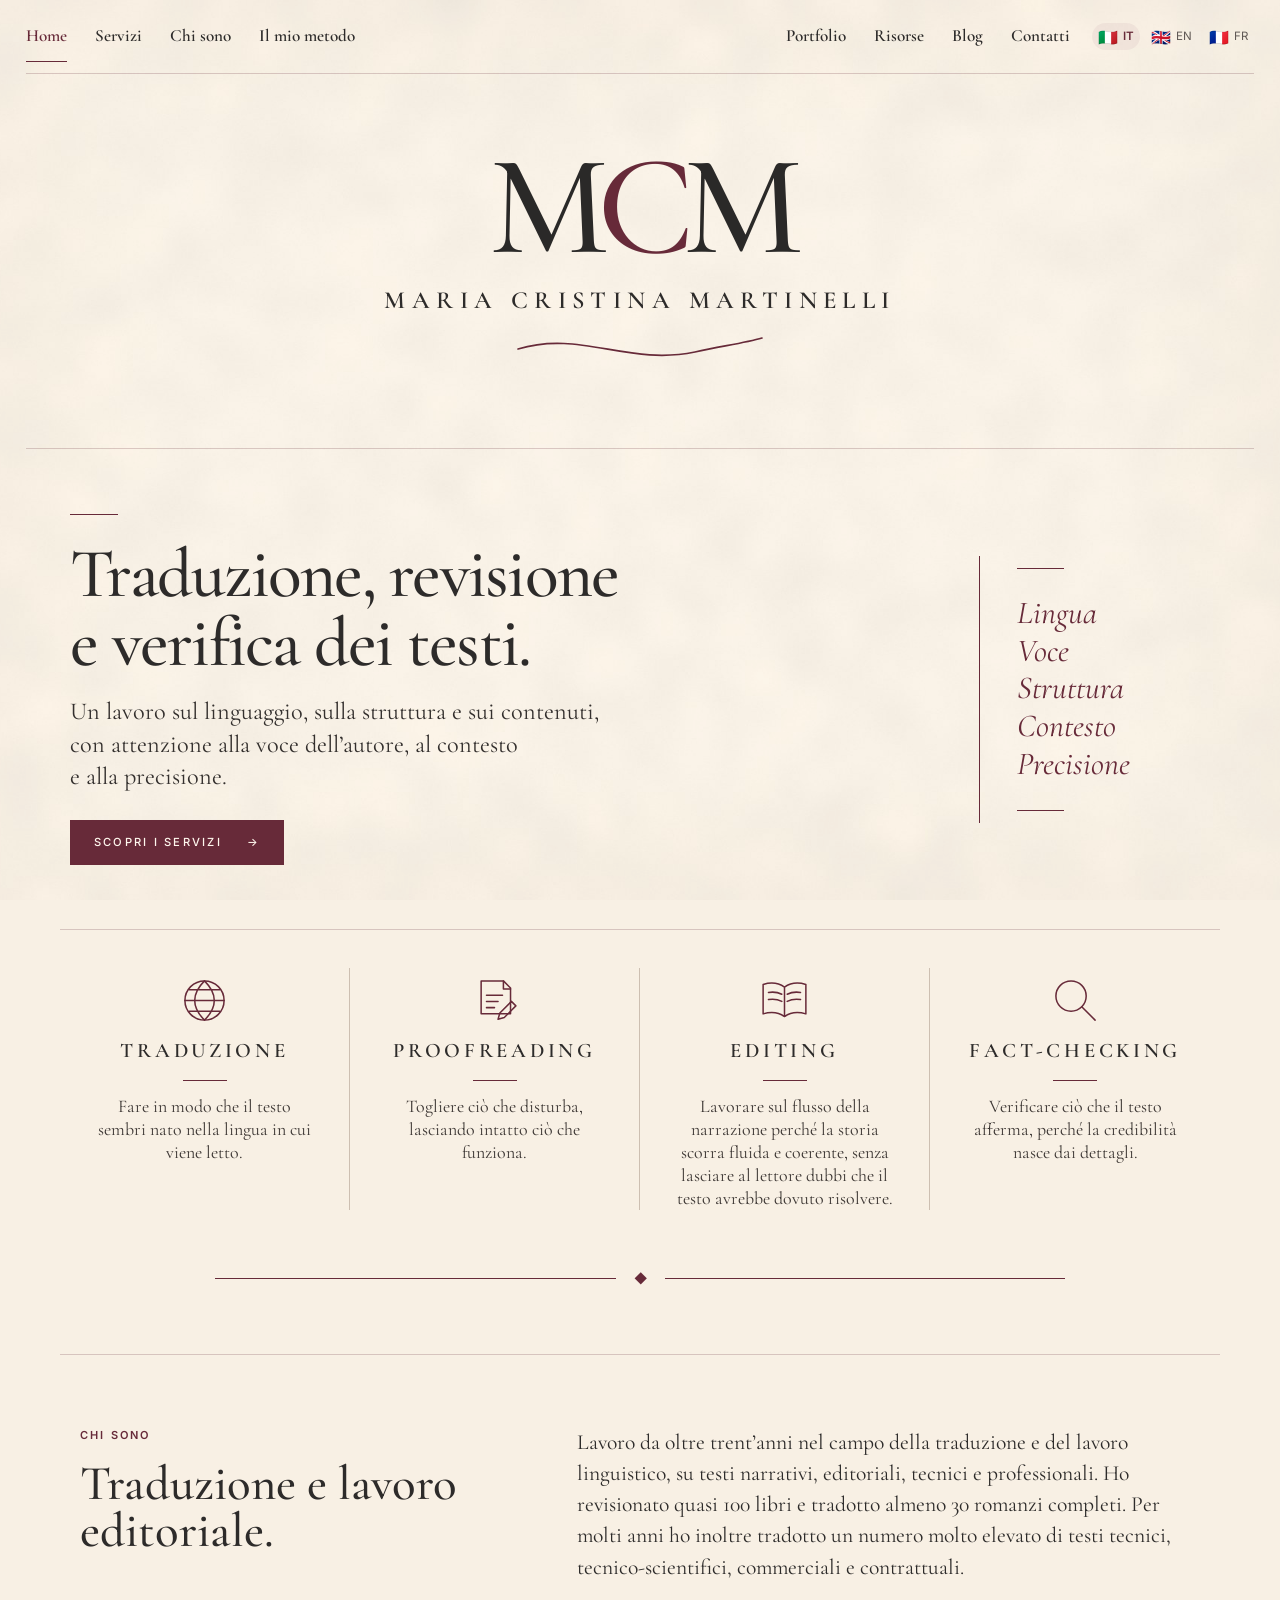
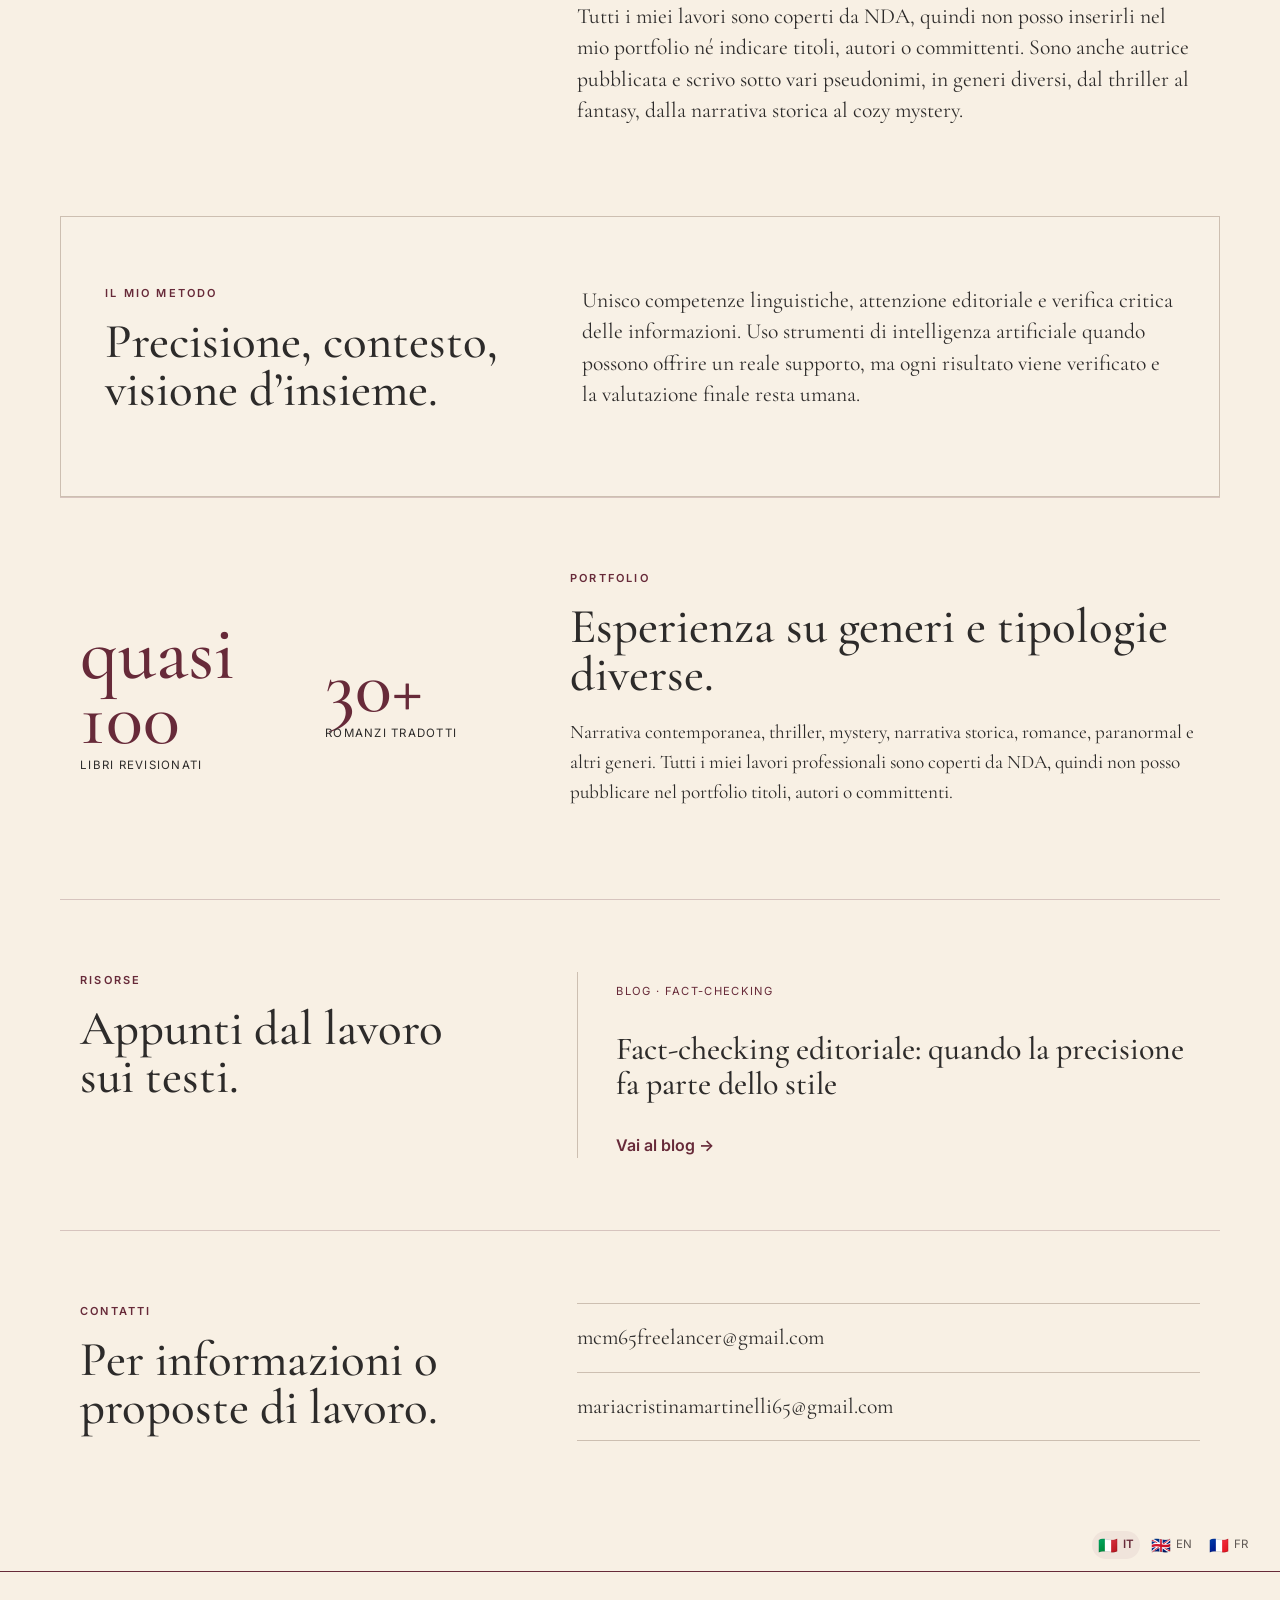
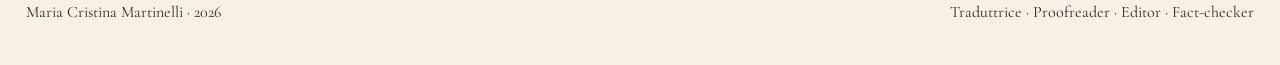
==== commit c51d09ef: "Add files via upload" ====
--- a/index.html
+++ b/index.html
@@ -4,7 +4,7 @@
   <meta charset="UTF-8" />
   <meta name="viewport" content="width=device-width, initial-scale=1.0" />
   <title>Maria Cristina Martinelli | Traduttrice, Proofreader, Editor & Fact-checker</title>
-  <meta name="description" content="Maria Cristina Martinelli: traduttrice EN/FR > IT, proofreader, editor e fact-checker con esperienza pluridecennale nel lavoro linguistico ed editoriale." />
+  <meta name="description" content="Maria Cristina Martinelli: traduttrice EN/FR > IT, proofreader, editor e fact-checker con oltre trent’anni di esperienza nel lavoro linguistico ed editoriale." />
   <meta name="author" content="Maria Cristina Martinelli" />
   <meta name="robots" content="index, follow" />
   <meta name="theme-color" content="#f8f0e4" />
@@ -111,7 +111,7 @@
 
     <section id="chi-sono" class="editorial-section two-col">
       <div><p class="eyebrow" data-i18n="about_kicker">CHI SONO</p><h2 data-i18n="about_title">Traduzione e lavoro editoriale.</h2></div>
-      <div class="prose"><p data-i18n="about_body">Lavoro su testi narrativi, editoriali, tecnici e professionali. Ho revisionato oltre 60 libri e tradotto più di 20 romanzi completi, oltre a testi tecnici, tecnico-scientifici, commerciali e contrattuali.</p><p data-i18n="about_body2">Sono anche autrice pubblicata di thriller psicologici. Una parte significativa del mio lavoro professionale è coperta da accordi di riservatezza.</p></div>
+      <div class="prose"><p data-i18n="about_body">Lavoro da oltre trent’anni nel campo della traduzione e del lavoro linguistico, su testi narrativi, editoriali, tecnici e professionali. Ho revisionato quasi 100 libri e tradotto almeno 30 romanzi completi. Per molti anni ho inoltre tradotto un numero molto elevato di testi tecnici, tecnico-scientifici, commerciali e contrattuali.</p><p data-i18n="about_body2">Tutti i miei lavori sono coperti da NDA, quindi non posso inserirli nel mio portfolio né indicare titoli, autori o committenti. Sono anche autrice pubblicata e scrivo sotto vari pseudonimi, in generi diversi, dal thriller al fantasy, dalla narrativa storica al cozy mystery.</p></div>
     </section>
 
     <section id="metodo" class="editorial-section framed-section">
@@ -120,9 +120,9 @@
     </section>
 
     <section id="portfolio" class="editorial-section portfolio-section">
-      <div class="stat"><strong>60+</strong><span data-i18n="stat_books">libri revisionati</span></div>
-      <div class="stat"><strong>20+</strong><span data-i18n="stat_translated">romanzi tradotti</span></div>
-      <div class="portfolio-copy"><p class="eyebrow" data-i18n="portfolio_kicker">PORTFOLIO</p><h2 data-i18n="portfolio_title">Esperienza su generi e tipologie diverse.</h2><p data-i18n="portfolio_body">Narrativa contemporanea, thriller, mystery, narrativa storica, romance, paranormal e altri generi. Per i progetti coperti da NDA non pubblico titoli, autori o committenti.</p></div>
+      <div class="stat"><strong>quasi 100</strong><span data-i18n="stat_books">libri revisionati</span></div>
+      <div class="stat"><strong>30+</strong><span data-i18n="stat_translated">romanzi tradotti</span></div>
+      <div class="portfolio-copy"><p class="eyebrow" data-i18n="portfolio_kicker">PORTFOLIO</p><h2 data-i18n="portfolio_title">Esperienza su generi e tipologie diverse.</h2><p data-i18n="portfolio_body">Narrativa contemporanea, thriller, mystery, narrativa storica, romance, paranormal e altri generi. Tutti i miei lavori professionali sono coperti da NDA, quindi non posso pubblicare nel portfolio titoli, autori o committenti.</p></div>
     </section>
 
     <section id="risorse" class="editorial-section resources-section">
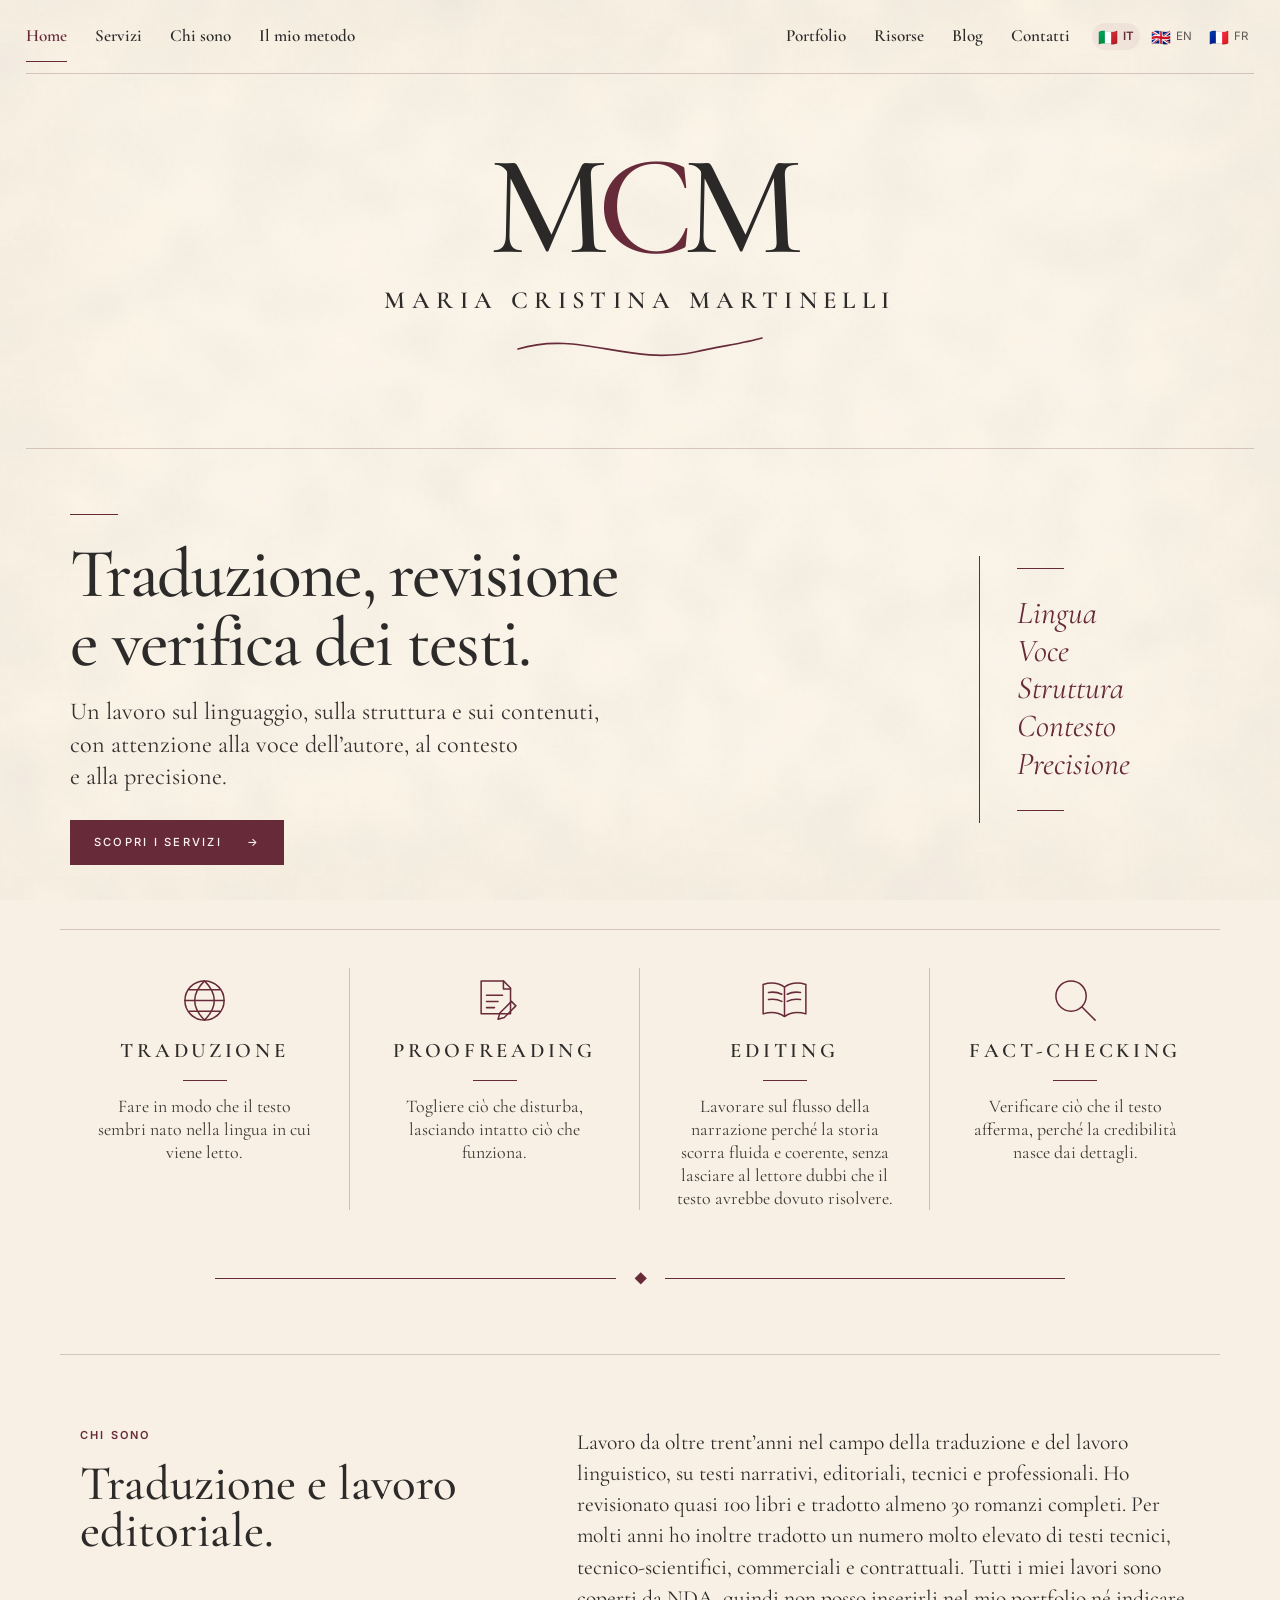
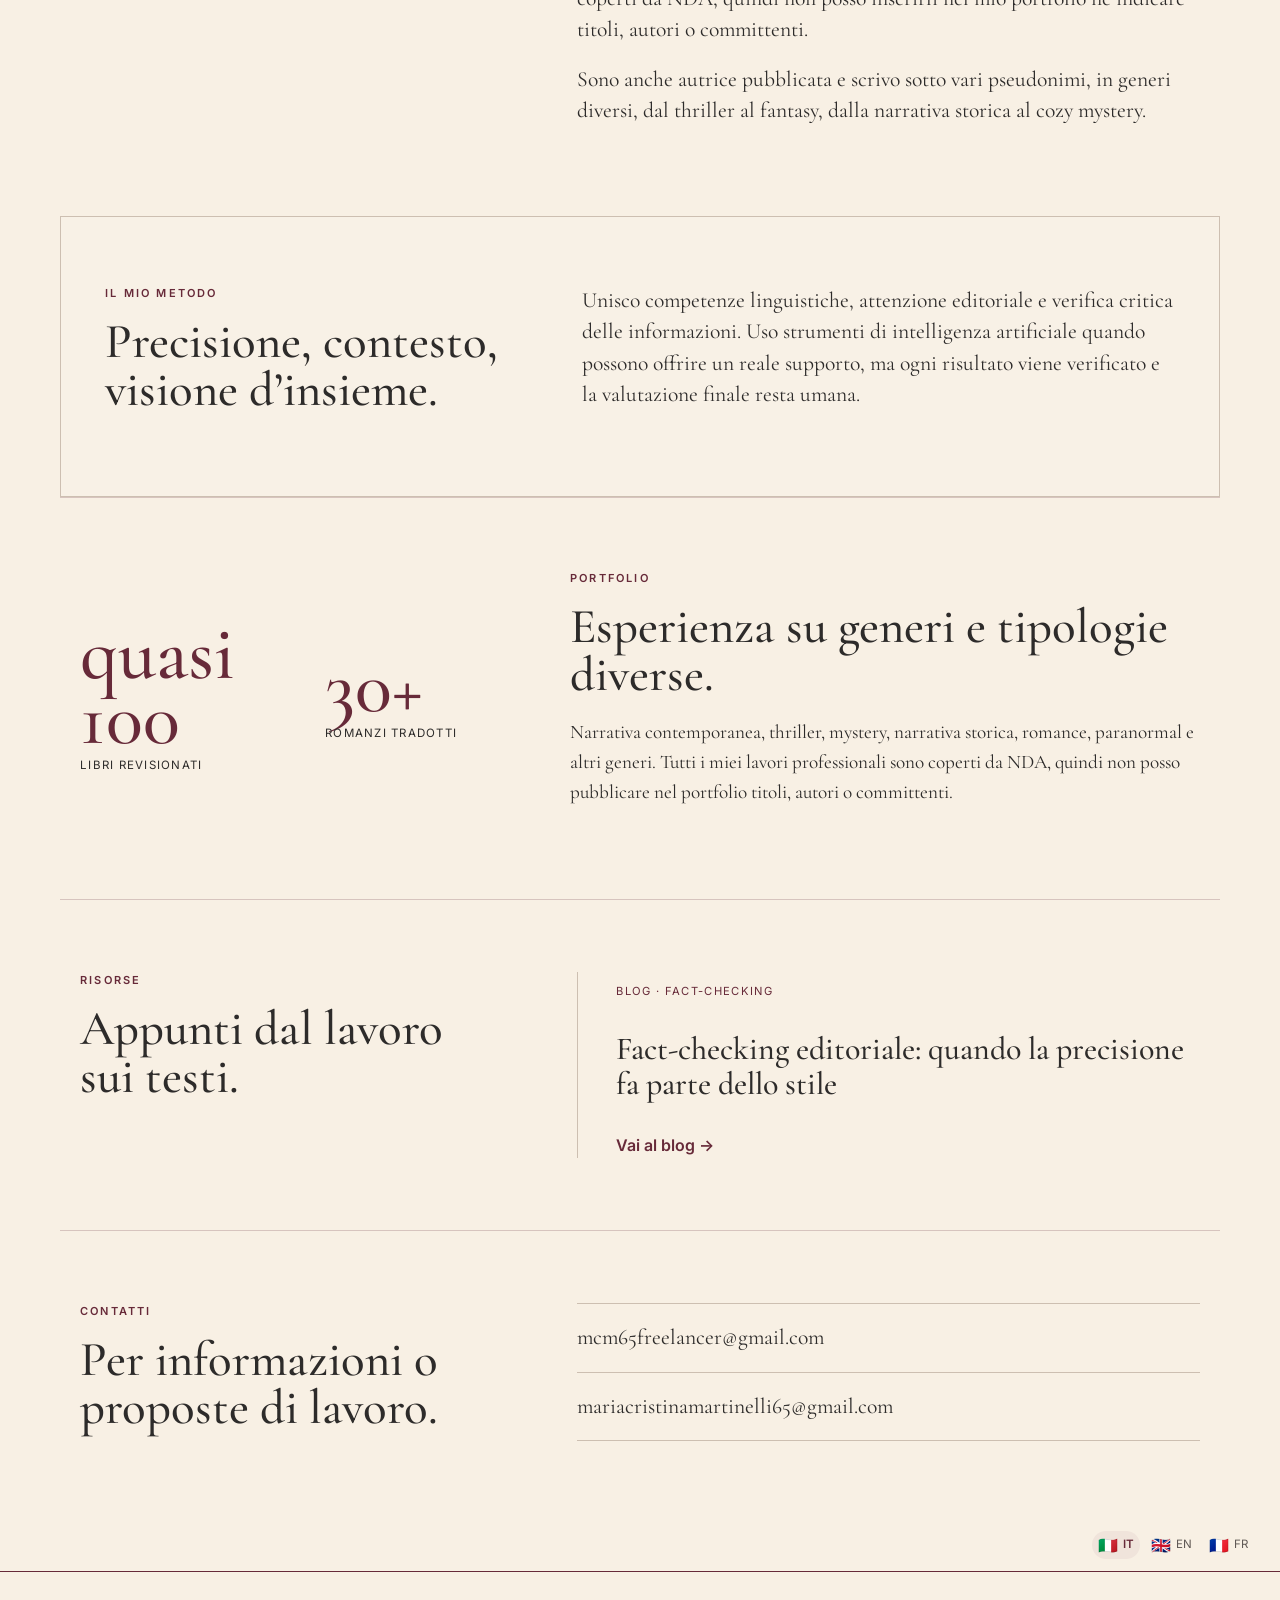
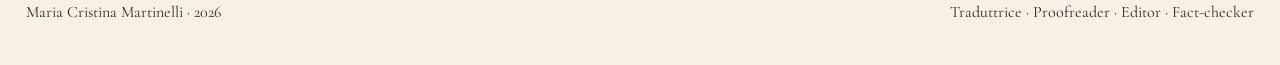
==== commit 8c884255: "Add files via upload" ====
--- a/index.html
+++ b/index.html
@@ -29,7 +29,7 @@
   <link rel="preconnect" href="https://fonts.googleapis.com">
   <link rel="preconnect" href="https://fonts.gstatic.com" crossorigin>
   <link href="https://fonts.googleapis.com/css2?family=Cormorant+Garamond:ital,wght@0,500;0,600;1,500;1,600&family=Inter:wght@300;400;500;600&display=swap" rel="stylesheet">
-  <link rel="stylesheet" href="/styles.css?v=18" />
+  <link rel="stylesheet" href="/styles.css?v=19" />
   <script type="application/ld+json">{"@context":"https://schema.org","@type":"Person","name":"Maria Cristina Martinelli","url":"https://mariacristinamartinelli.github.io/","jobTitle":["Translator","Proofreader","Editor","Fact-checker"],"knowsLanguage":["Italian","English","French"]}</script>
 </head>
 <body>
@@ -111,7 +111,7 @@
 
     <section id="chi-sono" class="editorial-section two-col">
       <div><p class="eyebrow" data-i18n="about_kicker">CHI SONO</p><h2 data-i18n="about_title">Traduzione e lavoro editoriale.</h2></div>
-      <div class="prose"><p data-i18n="about_body">Lavoro da oltre trent’anni nel campo della traduzione e del lavoro linguistico, su testi narrativi, editoriali, tecnici e professionali. Ho revisionato quasi 100 libri e tradotto almeno 30 romanzi completi. Per molti anni ho inoltre tradotto un numero molto elevato di testi tecnici, tecnico-scientifici, commerciali e contrattuali.</p><p data-i18n="about_body2">Tutti i miei lavori sono coperti da NDA, quindi non posso inserirli nel mio portfolio né indicare titoli, autori o committenti. Sono anche autrice pubblicata e scrivo sotto vari pseudonimi, in generi diversi, dal thriller al fantasy, dalla narrativa storica al cozy mystery.</p></div>
+      <div class="prose"><p data-i18n="about_body">Lavoro da oltre trent’anni nel campo della traduzione e del lavoro linguistico, su testi narrativi, editoriali, tecnici e professionali. Ho revisionato quasi 100 libri e tradotto almeno 30 romanzi completi. Per molti anni ho inoltre tradotto un numero molto elevato di testi tecnici, tecnico-scientifici, commerciali e contrattuali. Tutti i miei lavori sono coperti da NDA, quindi non posso inserirli nel mio portfolio né indicare titoli, autori o committenti.</p><p data-i18n="about_body2">Sono anche autrice pubblicata e scrivo sotto vari pseudonimi, in generi diversi, dal thriller al fantasy, dalla narrativa storica al cozy mystery.</p></div>
     </section>
 
     <section id="metodo" class="editorial-section framed-section">
@@ -149,4 +149,5 @@
   </footer>
 </div>
 <script src="/script.js?v=16"></script>
+<script src="/back-to-top.js?v=1"></script>
 </body></html>
--- a/styles.css
+++ b/styles.css
@@ -72,3 +72,56 @@
 @media(prefers-reduced-motion:reduce){html{scroll-behavior:auto}*{transition:none!important}}
 
 @media(max-width:520px){.top-lang-switch .lang-btn{font-size:.66rem;padding:4px}.top-lang-switch{gap:2px}.flag{font-size:.92rem}}
+
+
+/* Pulsante fisso "torna all'inizio" */
+.back-to-top{
+  position:fixed;
+  right:28px;
+  bottom:92px;
+  z-index:70;
+  width:46px;
+  height:46px;
+  display:flex;
+  align-items:center;
+  justify-content:center;
+  border:1px solid var(--plum);
+  border-radius:50%;
+  background:rgba(248,240,228,.94);
+  color:var(--plum);
+  font-family:"Cormorant Garamond",serif;
+  font-size:1.7rem;
+  line-height:1;
+  cursor:pointer;
+  box-shadow:0 5px 18px rgba(45,43,42,.10);
+  opacity:0;
+  visibility:hidden;
+  transform:translateY(8px);
+  transition:opacity .2s ease,transform .2s ease,background .2s ease,color .2s ease,visibility .2s;
+  backdrop-filter:blur(3px);
+}
+.back-to-top:hover{
+  background:var(--plum);
+  color:var(--paper-light);
+}
+.back-to-top:focus-visible{
+  outline:2px solid var(--plum);
+  outline-offset:3px;
+}
+.back-to-top.is-visible{
+  opacity:1;
+  visibility:visible;
+  transform:translateY(0);
+}
+@media(max-width:600px){
+  .back-to-top{
+    right:16px;
+    bottom:74px;
+    width:42px;
+    height:42px;
+    font-size:1.55rem;
+  }
+}
+@media(prefers-reduced-motion:reduce){
+  .back-to-top{transition:none}
+}
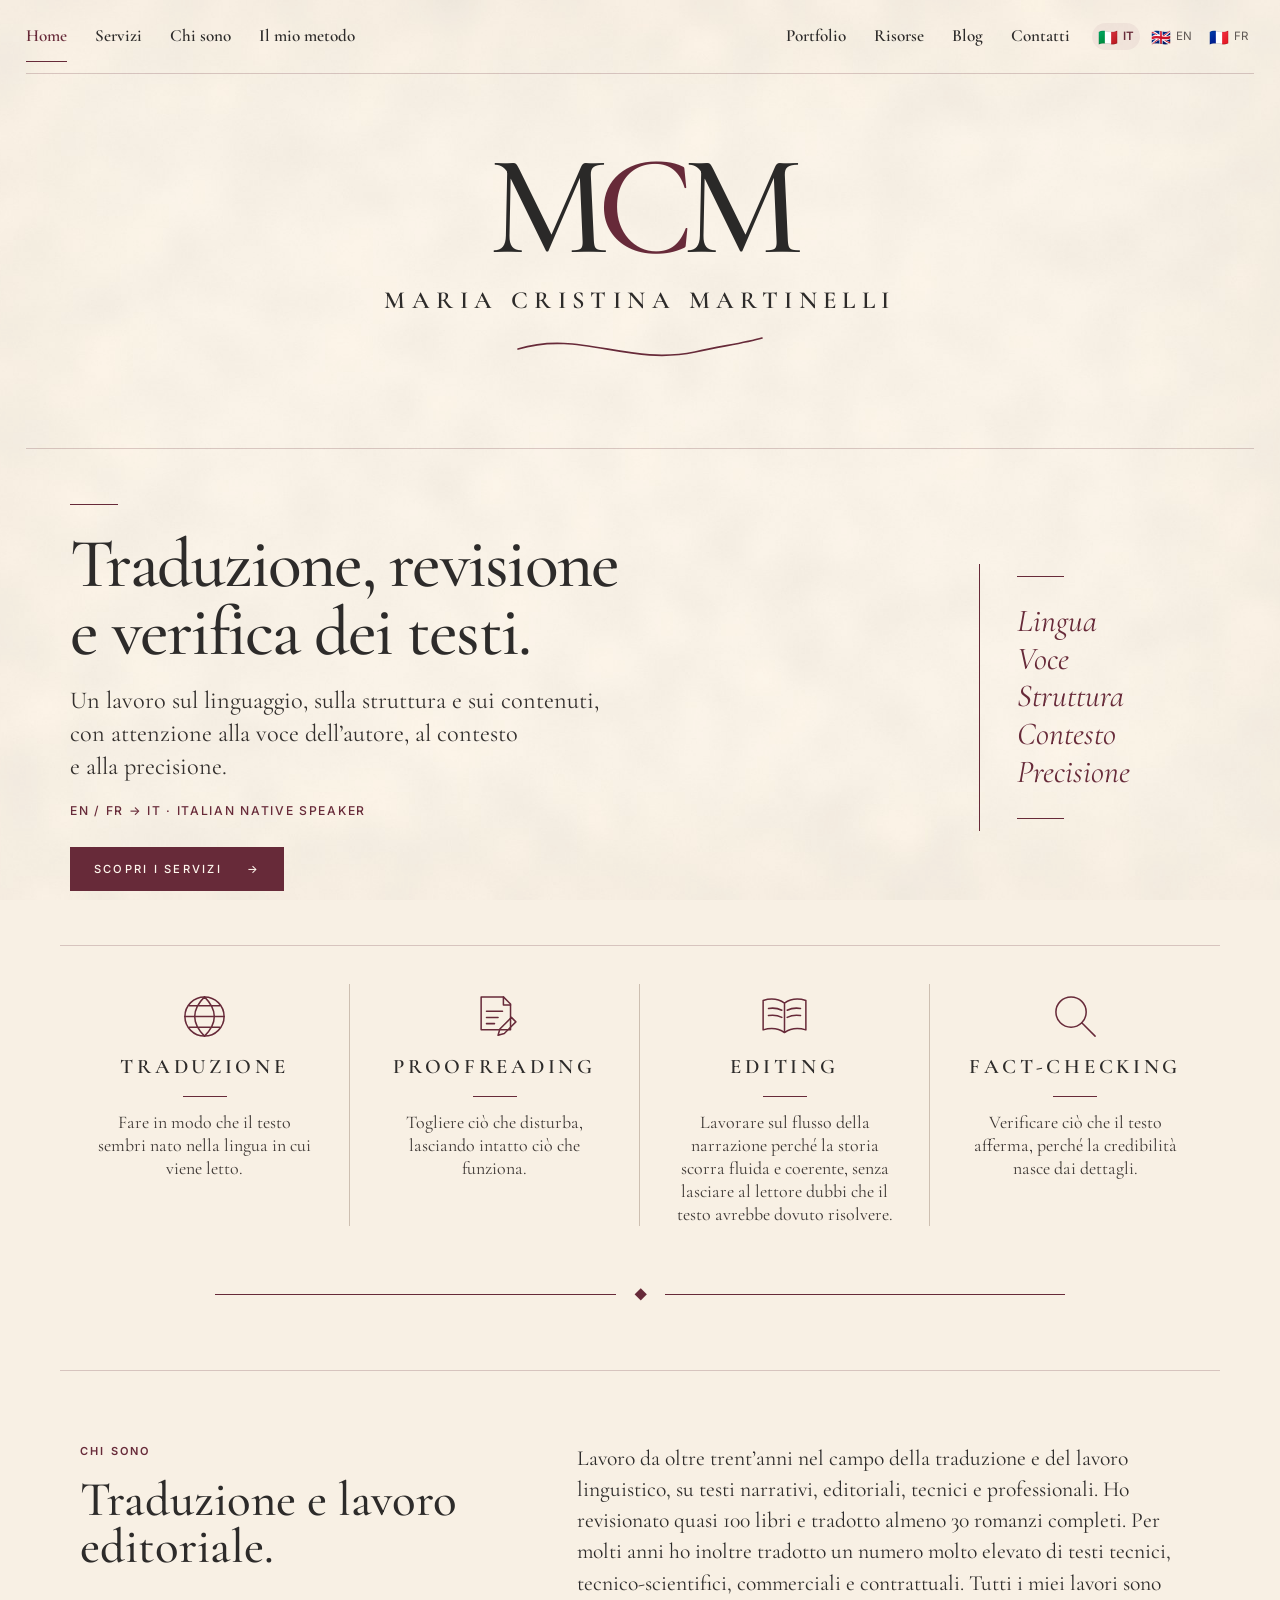
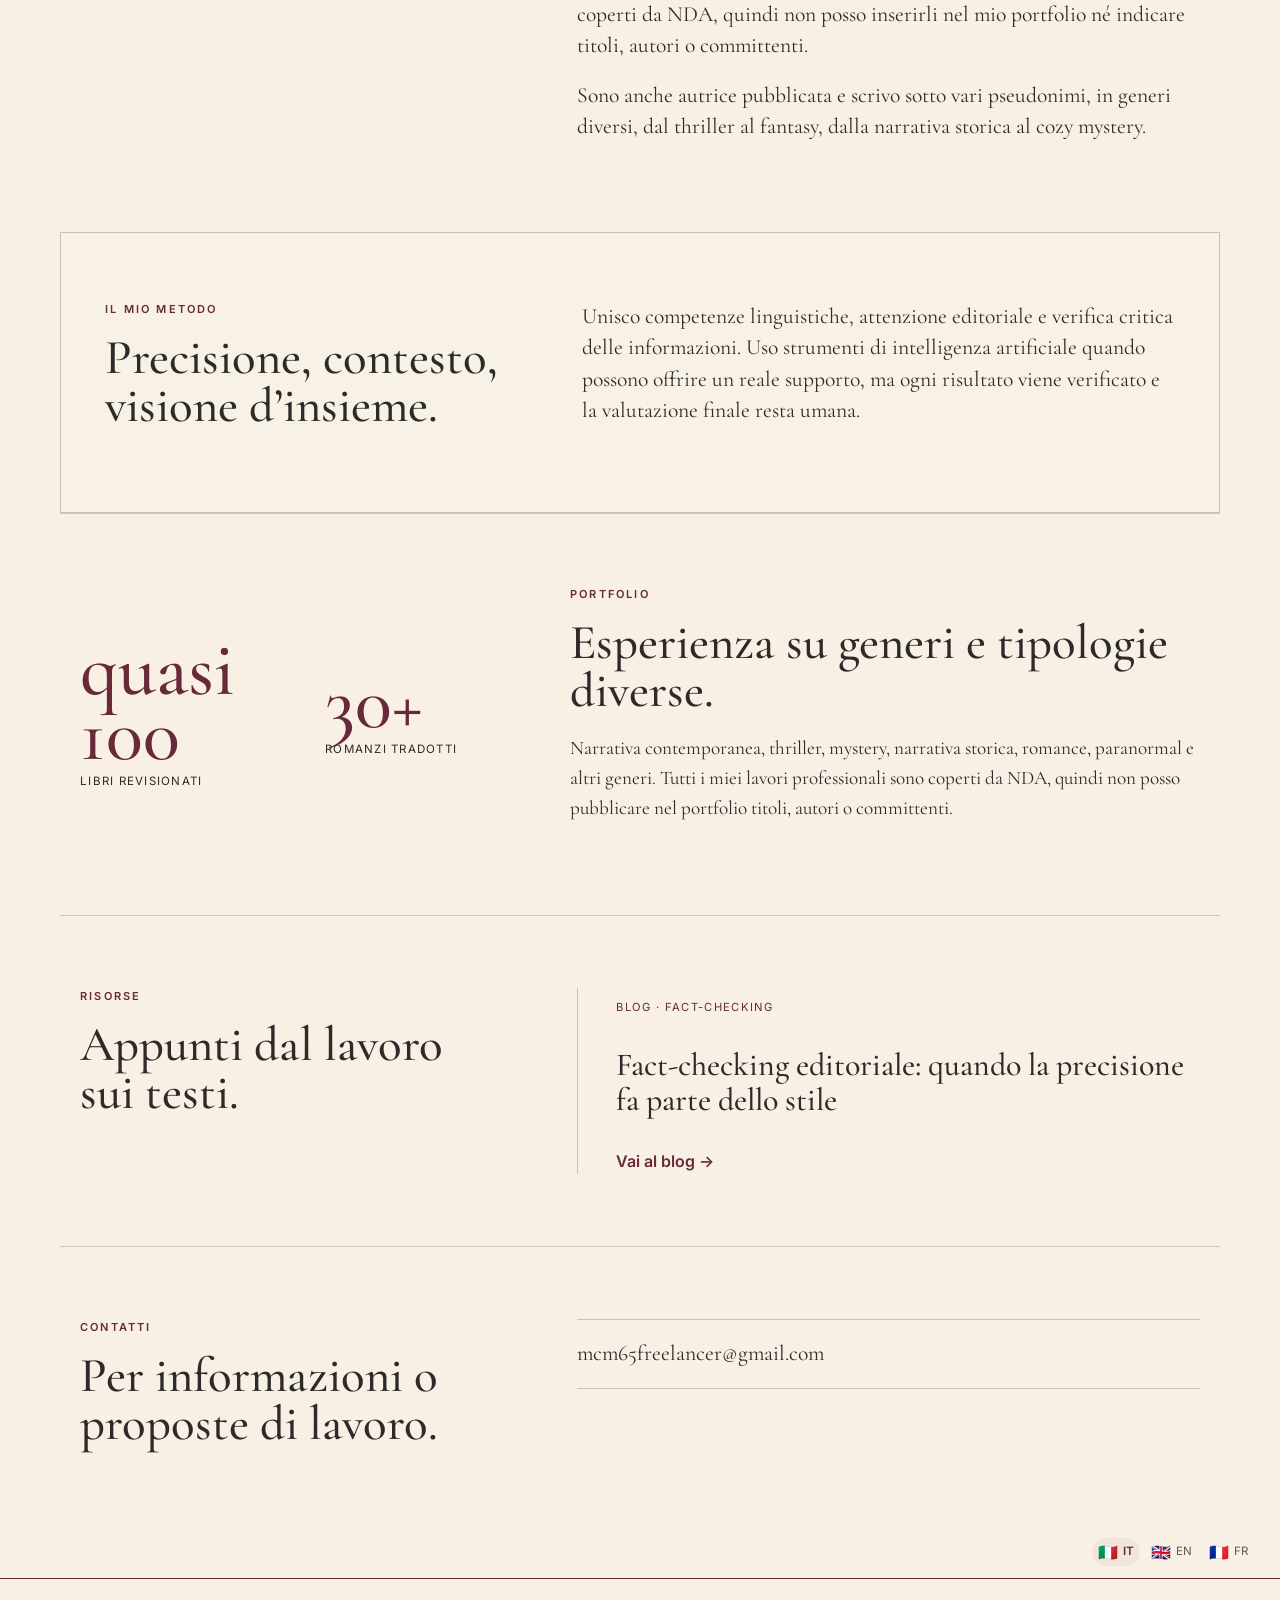
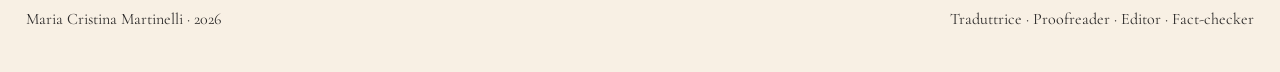
==== commit 38396f11: "Add files via upload" ====
--- a/index.html
+++ b/index.html
@@ -29,7 +29,7 @@
   <link rel="preconnect" href="https://fonts.googleapis.com">
   <link rel="preconnect" href="https://fonts.gstatic.com" crossorigin>
   <link href="https://fonts.googleapis.com/css2?family=Cormorant+Garamond:ital,wght@0,500;0,600;1,500;1,600&family=Inter:wght@300;400;500;600&display=swap" rel="stylesheet">
-  <link rel="stylesheet" href="/styles.css?v=19" />
+  <link rel="stylesheet" href="/styles.css?v=20" />
   <script type="application/ld+json">{"@context":"https://schema.org","@type":"Person","name":"Maria Cristina Martinelli","url":"https://mariacristinamartinelli.github.io/","jobTitle":["Translator","Proofreader","Editor","Fact-checker"],"knowsLanguage":["Italian","English","French"]}</script>
 </head>
 <body>
@@ -71,6 +71,7 @@
         <div class="mini-rule" aria-hidden="true"></div>
         <h1 data-i18n="hero_title">Traduzione, revisione<br>e verifica dei testi.</h1>
         <p class="hero-lead" data-i18n="hero_lead">Un lavoro sul linguaggio, sulla struttura e sui contenuti,<br>con attenzione alla voce dell’autore, al contesto<br>e alla precisione.</p>
+        <p class="hero-language-pair">EN / FR → IT · Italian native speaker</p>
         <a class="btn primary" href="#servizi"><span data-i18n="discover">Scopri i servizi</span><span aria-hidden="true">→</span></a>
       </div>
       <aside class="hero-notes" aria-label="Aree di lavoro">
@@ -132,7 +133,7 @@
 
     <section id="contatti" class="editorial-section contact-section">
       <div><p class="eyebrow" data-i18n="contact_kicker">CONTATTI</p><h2 data-i18n="contact_title">Per informazioni o proposte di lavoro.</h2></div>
-      <div class="contact-links"><a href="mailto:mcm65freelancer@gmail.com">mcm65freelancer@gmail.com</a><a href="mailto:mariacristinamartinelli65@gmail.com">mariacristinamartinelli65@gmail.com</a></div>
+      <div class="contact-links"><a href="mailto:mcm65freelancer@gmail.com">mcm65freelancer@gmail.com</a></div>
     </section>
   </main>
 
@@ -148,6 +149,6 @@
     <span data-i18n="footer_role">Traduttrice · Proofreader · Editor · Fact-checker</span>
   </footer>
 </div>
-<script src="/script.js?v=16"></script>
+<script src="/script.js?v=17"></script>
 <script src="/back-to-top.js?v=1"></script>
 </body></html>
--- a/styles.css
+++ b/styles.css
@@ -125,3 +125,21 @@
 @media(prefers-reduced-motion:reduce){
   .back-to-top{transition:none}
 }
+
+
+/* Combinazioni linguistiche in evidenza nella hero */
+.hero-language-pair{
+  margin:18px 0 0;
+  color:var(--plum);
+  font-family:"Inter",sans-serif;
+  font-size:.76rem;
+  font-weight:500;
+  letter-spacing:.14em;
+  text-transform:uppercase;
+}
+@media(max-width:600px){
+  .hero-language-pair{
+    font-size:.70rem;
+    letter-spacing:.10em;
+  }
+}
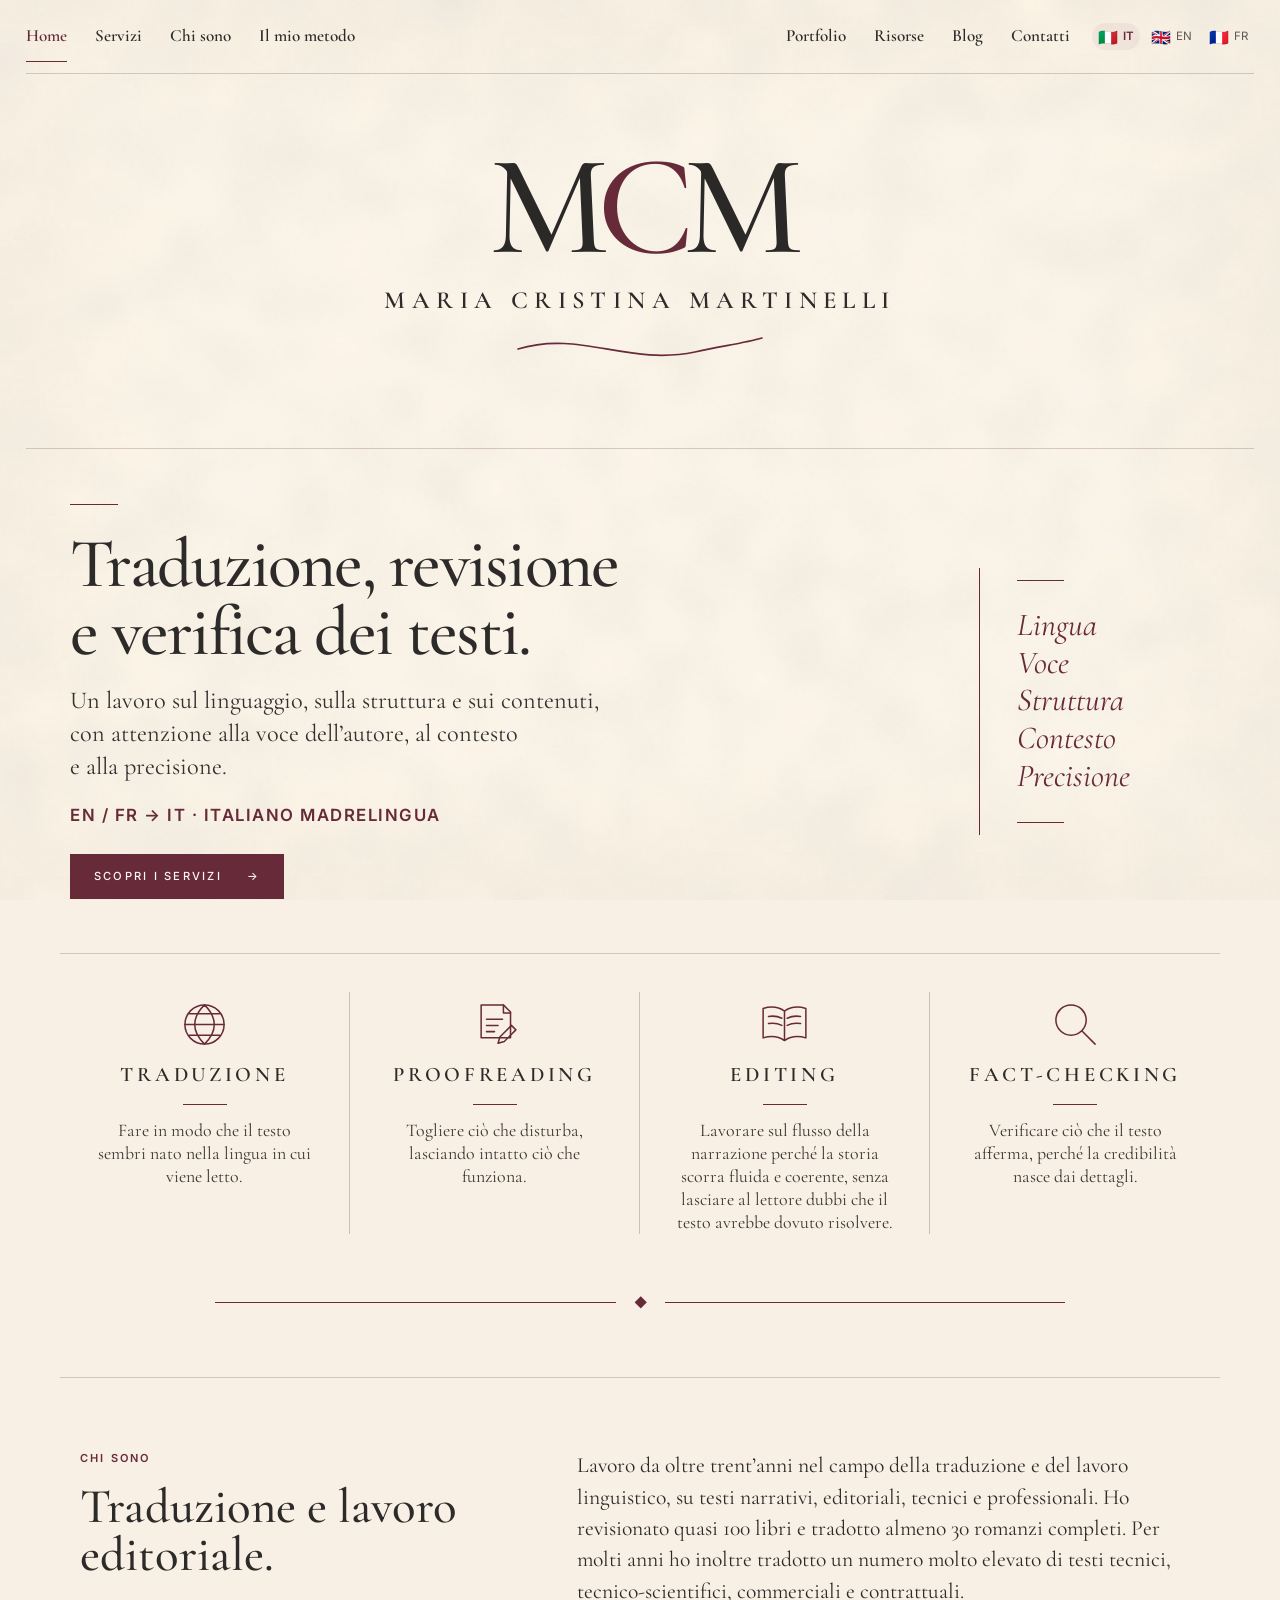
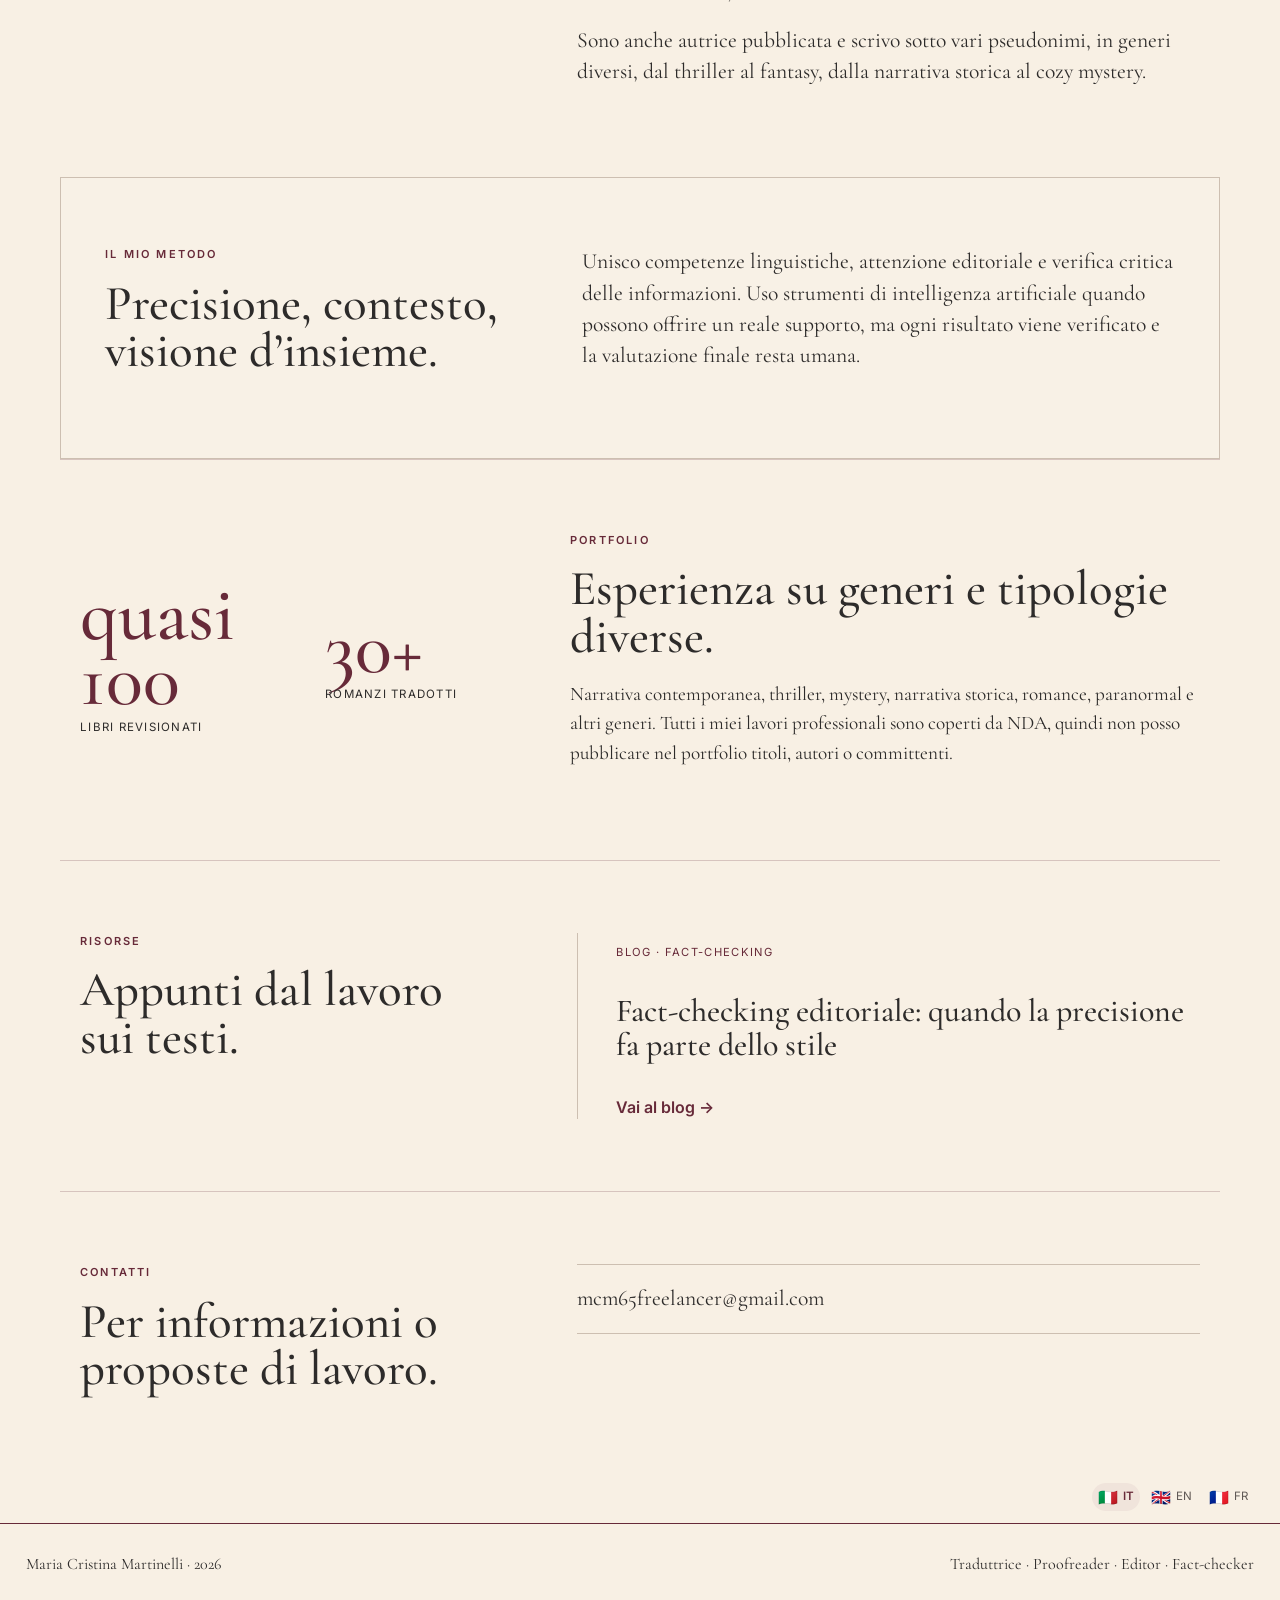
==== commit d4f02fde: "Add files via upload" ====
--- a/index.html
+++ b/index.html
@@ -29,7 +29,7 @@
   <link rel="preconnect" href="https://fonts.googleapis.com">
   <link rel="preconnect" href="https://fonts.gstatic.com" crossorigin>
   <link href="https://fonts.googleapis.com/css2?family=Cormorant+Garamond:ital,wght@0,500;0,600;1,500;1,600&family=Inter:wght@300;400;500;600&display=swap" rel="stylesheet">
-  <link rel="stylesheet" href="/styles.css?v=20" />
+  <link rel="stylesheet" href="/styles.css?v=21" />
   <script type="application/ld+json">{"@context":"https://schema.org","@type":"Person","name":"Maria Cristina Martinelli","url":"https://mariacristinamartinelli.github.io/","jobTitle":["Translator","Proofreader","Editor","Fact-checker"],"knowsLanguage":["Italian","English","French"]}</script>
 </head>
 <body>
@@ -71,7 +71,7 @@
         <div class="mini-rule" aria-hidden="true"></div>
         <h1 data-i18n="hero_title">Traduzione, revisione<br>e verifica dei testi.</h1>
         <p class="hero-lead" data-i18n="hero_lead">Un lavoro sul linguaggio, sulla struttura e sui contenuti,<br>con attenzione alla voce dell’autore, al contesto<br>e alla precisione.</p>
-        <p class="hero-language-pair">EN / FR → IT · Italian native speaker</p>
+        <p class="hero-language-pair" data-i18n="hero_language_pair">EN / FR → IT · Italiano madrelingua</p>
         <a class="btn primary" href="#servizi"><span data-i18n="discover">Scopri i servizi</span><span aria-hidden="true">→</span></a>
       </div>
       <aside class="hero-notes" aria-label="Aree di lavoro">
@@ -112,7 +112,7 @@
 
     <section id="chi-sono" class="editorial-section two-col">
       <div><p class="eyebrow" data-i18n="about_kicker">CHI SONO</p><h2 data-i18n="about_title">Traduzione e lavoro editoriale.</h2></div>
-      <div class="prose"><p data-i18n="about_body">Lavoro da oltre trent’anni nel campo della traduzione e del lavoro linguistico, su testi narrativi, editoriali, tecnici e professionali. Ho revisionato quasi 100 libri e tradotto almeno 30 romanzi completi. Per molti anni ho inoltre tradotto un numero molto elevato di testi tecnici, tecnico-scientifici, commerciali e contrattuali. Tutti i miei lavori sono coperti da NDA, quindi non posso inserirli nel mio portfolio né indicare titoli, autori o committenti.</p><p data-i18n="about_body2">Sono anche autrice pubblicata e scrivo sotto vari pseudonimi, in generi diversi, dal thriller al fantasy, dalla narrativa storica al cozy mystery.</p></div>
+      <div class="prose"><p data-i18n="about_body">Lavoro da oltre trent’anni nel campo della traduzione e del lavoro linguistico, su testi narrativi, editoriali, tecnici e professionali. Ho revisionato quasi 100 libri e tradotto almeno 30 romanzi completi. Per molti anni ho inoltre tradotto un numero molto elevato di testi tecnici, tecnico-scientifici, commerciali e contrattuali.</p><p data-i18n="about_body2">Sono anche autrice pubblicata e scrivo sotto vari pseudonimi, in generi diversi, dal thriller al fantasy, dalla narrativa storica al cozy mystery.</p></div>
     </section>
 
     <section id="metodo" class="editorial-section framed-section">
@@ -149,6 +149,6 @@
     <span data-i18n="footer_role">Traduttrice · Proofreader · Editor · Fact-checker</span>
   </footer>
 </div>
-<script src="/script.js?v=17"></script>
+<script src="/script.js?v=19"></script>
 <script src="/back-to-top.js?v=1"></script>
 </body></html>
--- a/styles.css
+++ b/styles.css
@@ -129,17 +129,18 @@
 
 /* Combinazioni linguistiche in evidenza nella hero */
 .hero-language-pair{
-  margin:18px 0 0;
+  margin:20px 0 2px;
   color:var(--plum);
   font-family:"Inter",sans-serif;
-  font-size:.76rem;
-  font-weight:500;
-  letter-spacing:.14em;
+  font-size:1.05rem;
+  font-weight:600;
+  letter-spacing:.09em;
   text-transform:uppercase;
+  line-height:1.35;
 }
 @media(max-width:600px){
   .hero-language-pair{
-    font-size:.70rem;
-    letter-spacing:.10em;
+    font-size:.88rem;
+    letter-spacing:.07em;
   }
 }
